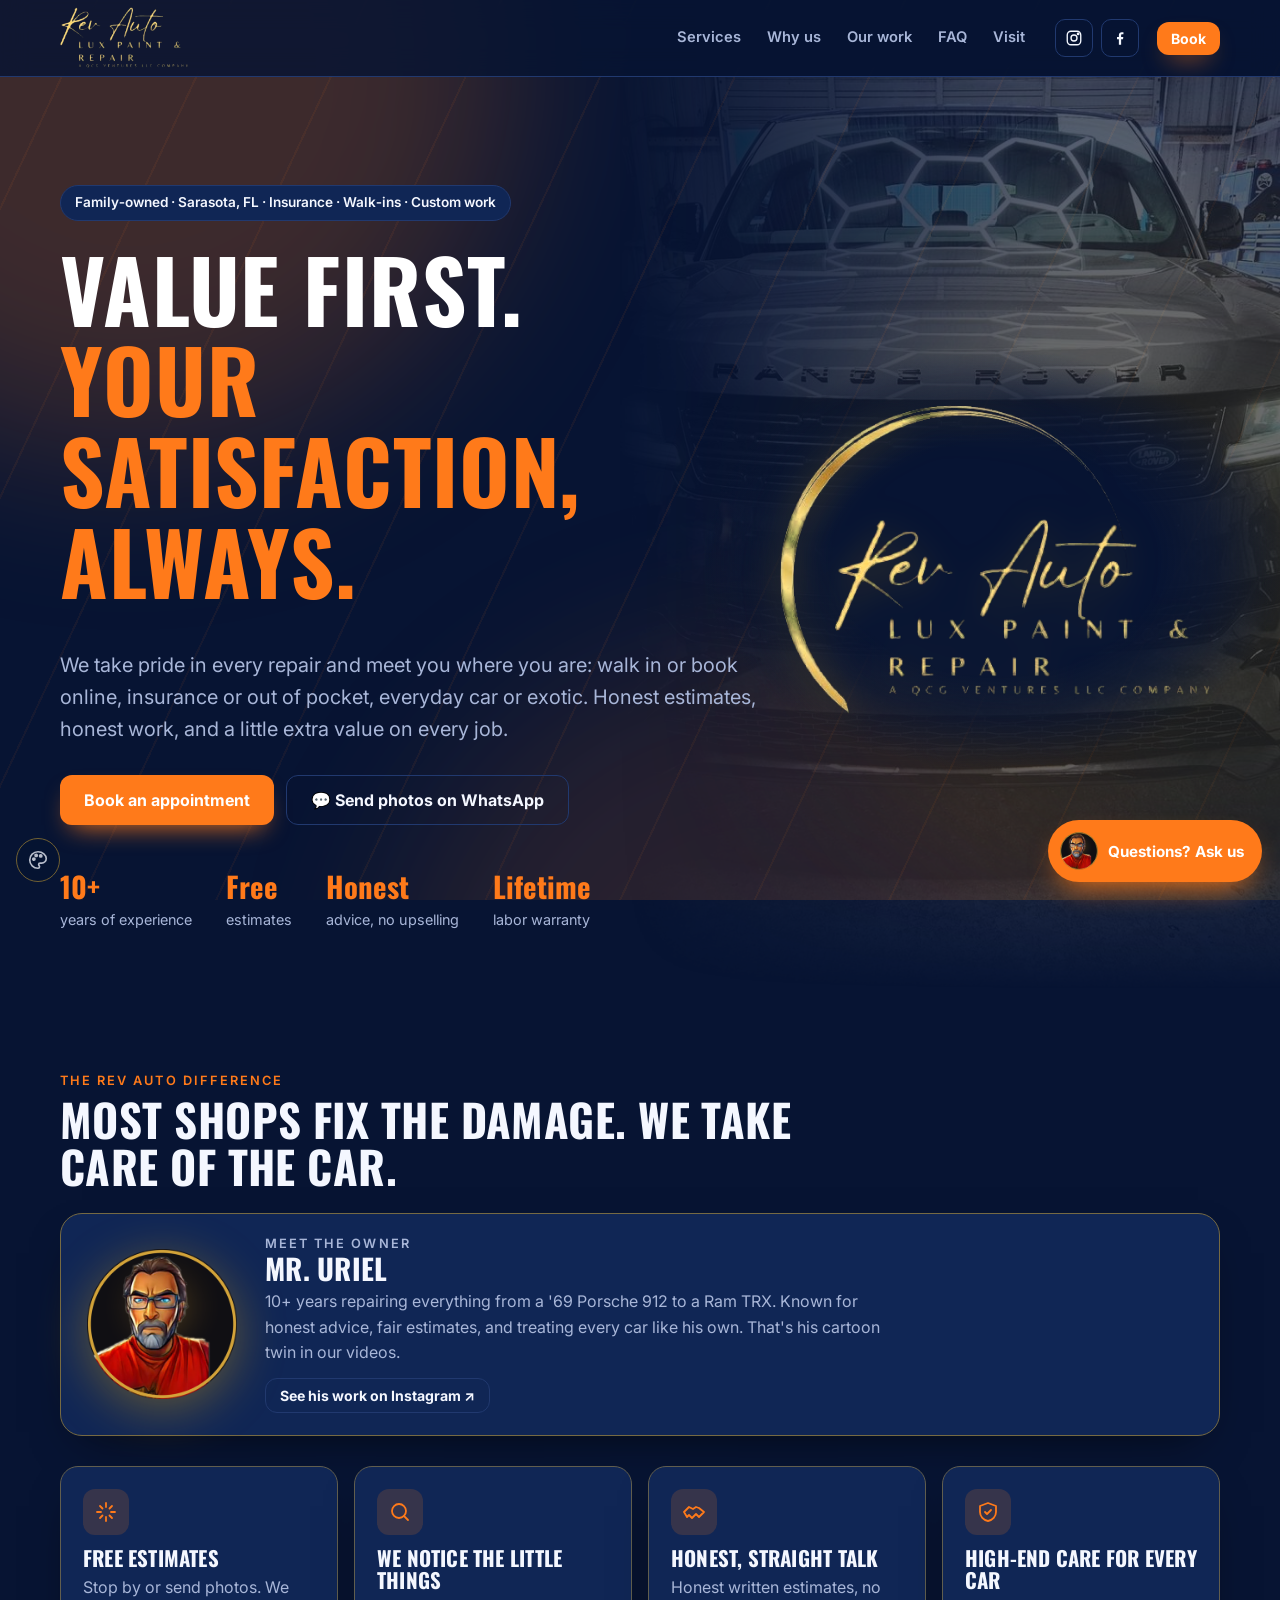
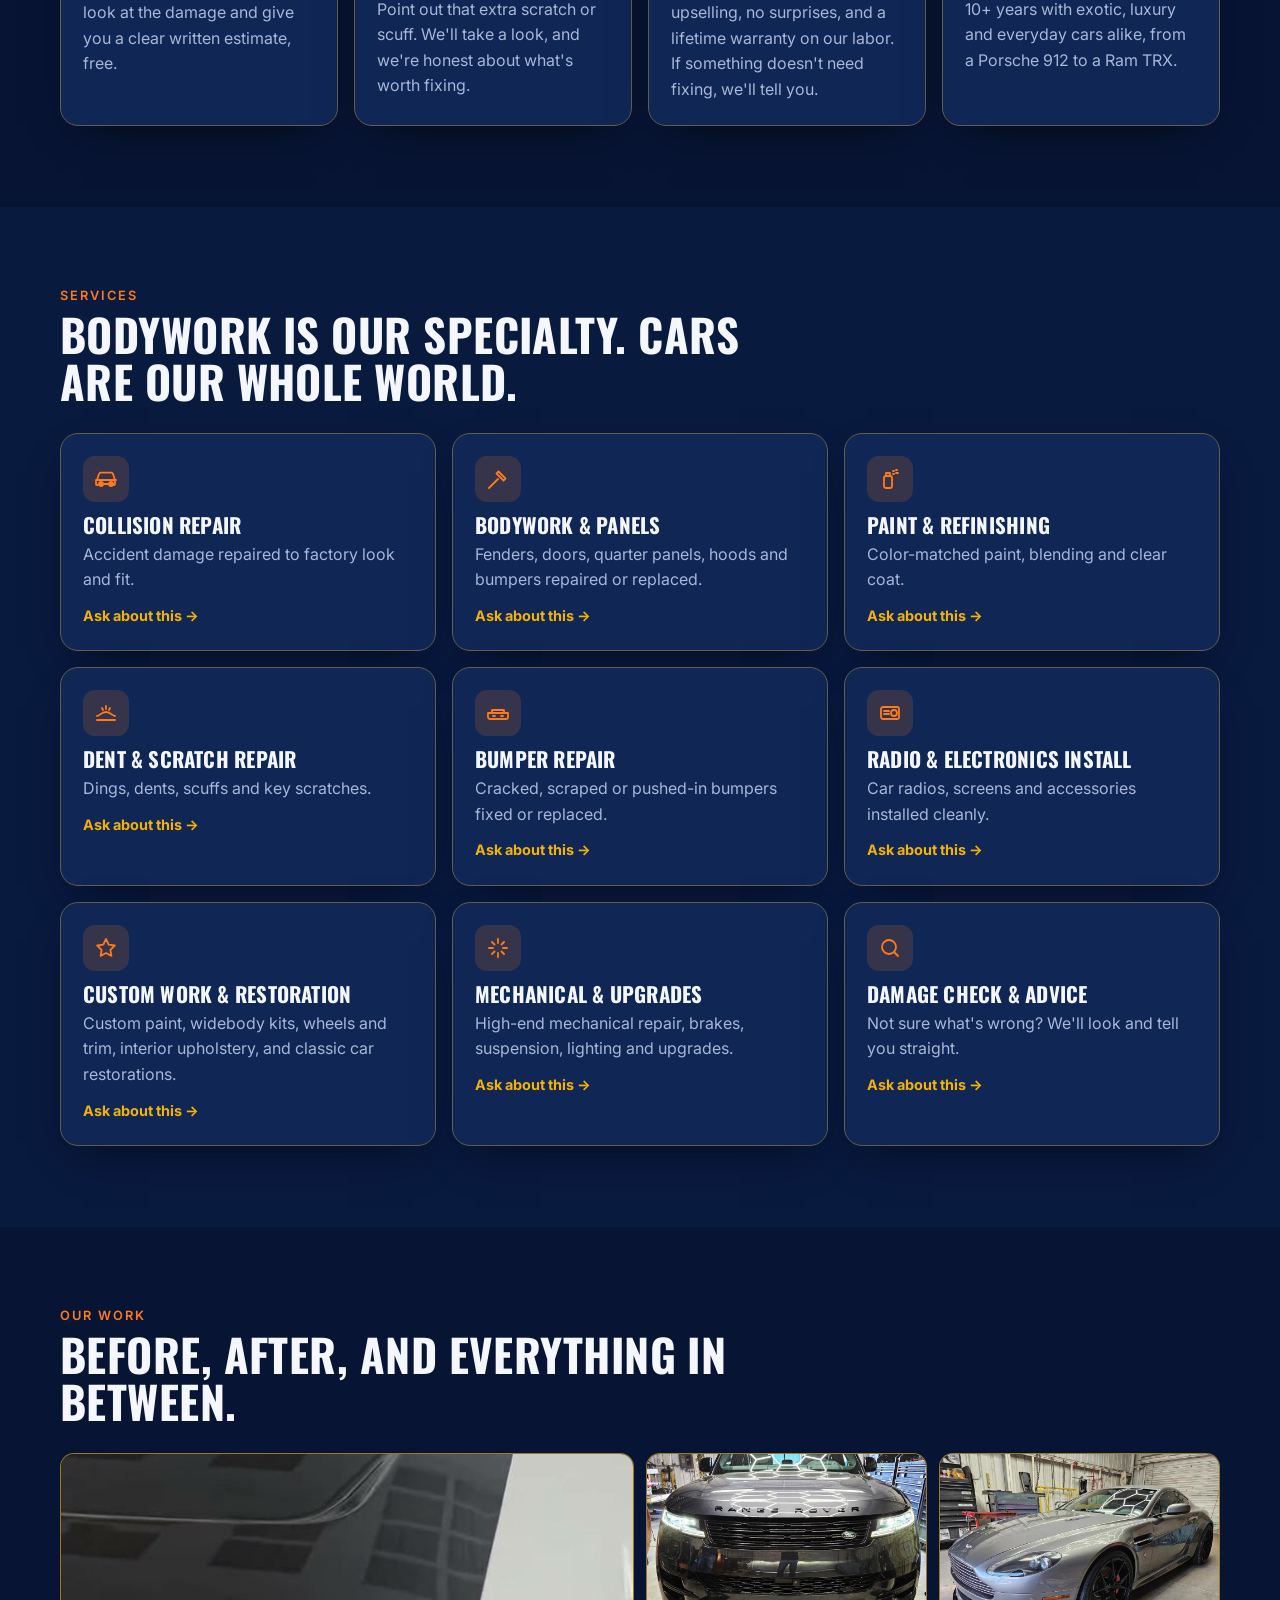
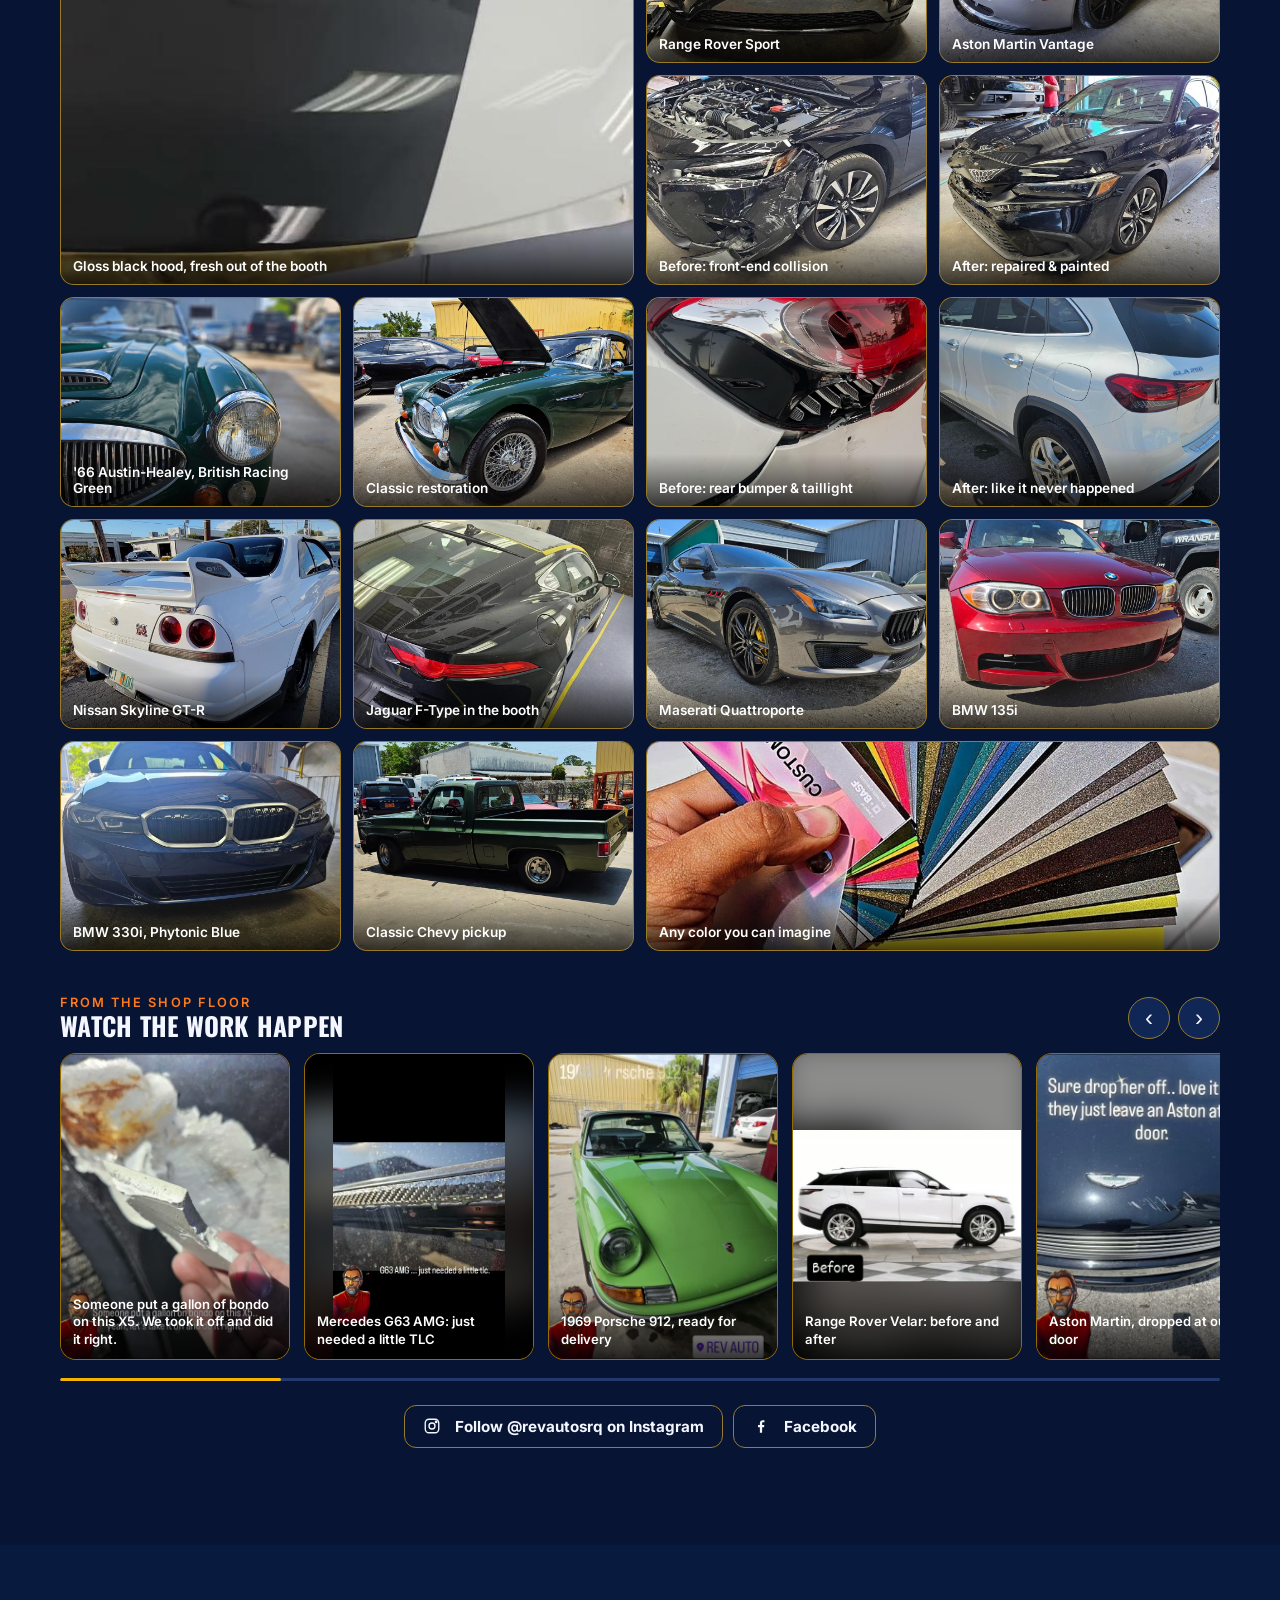
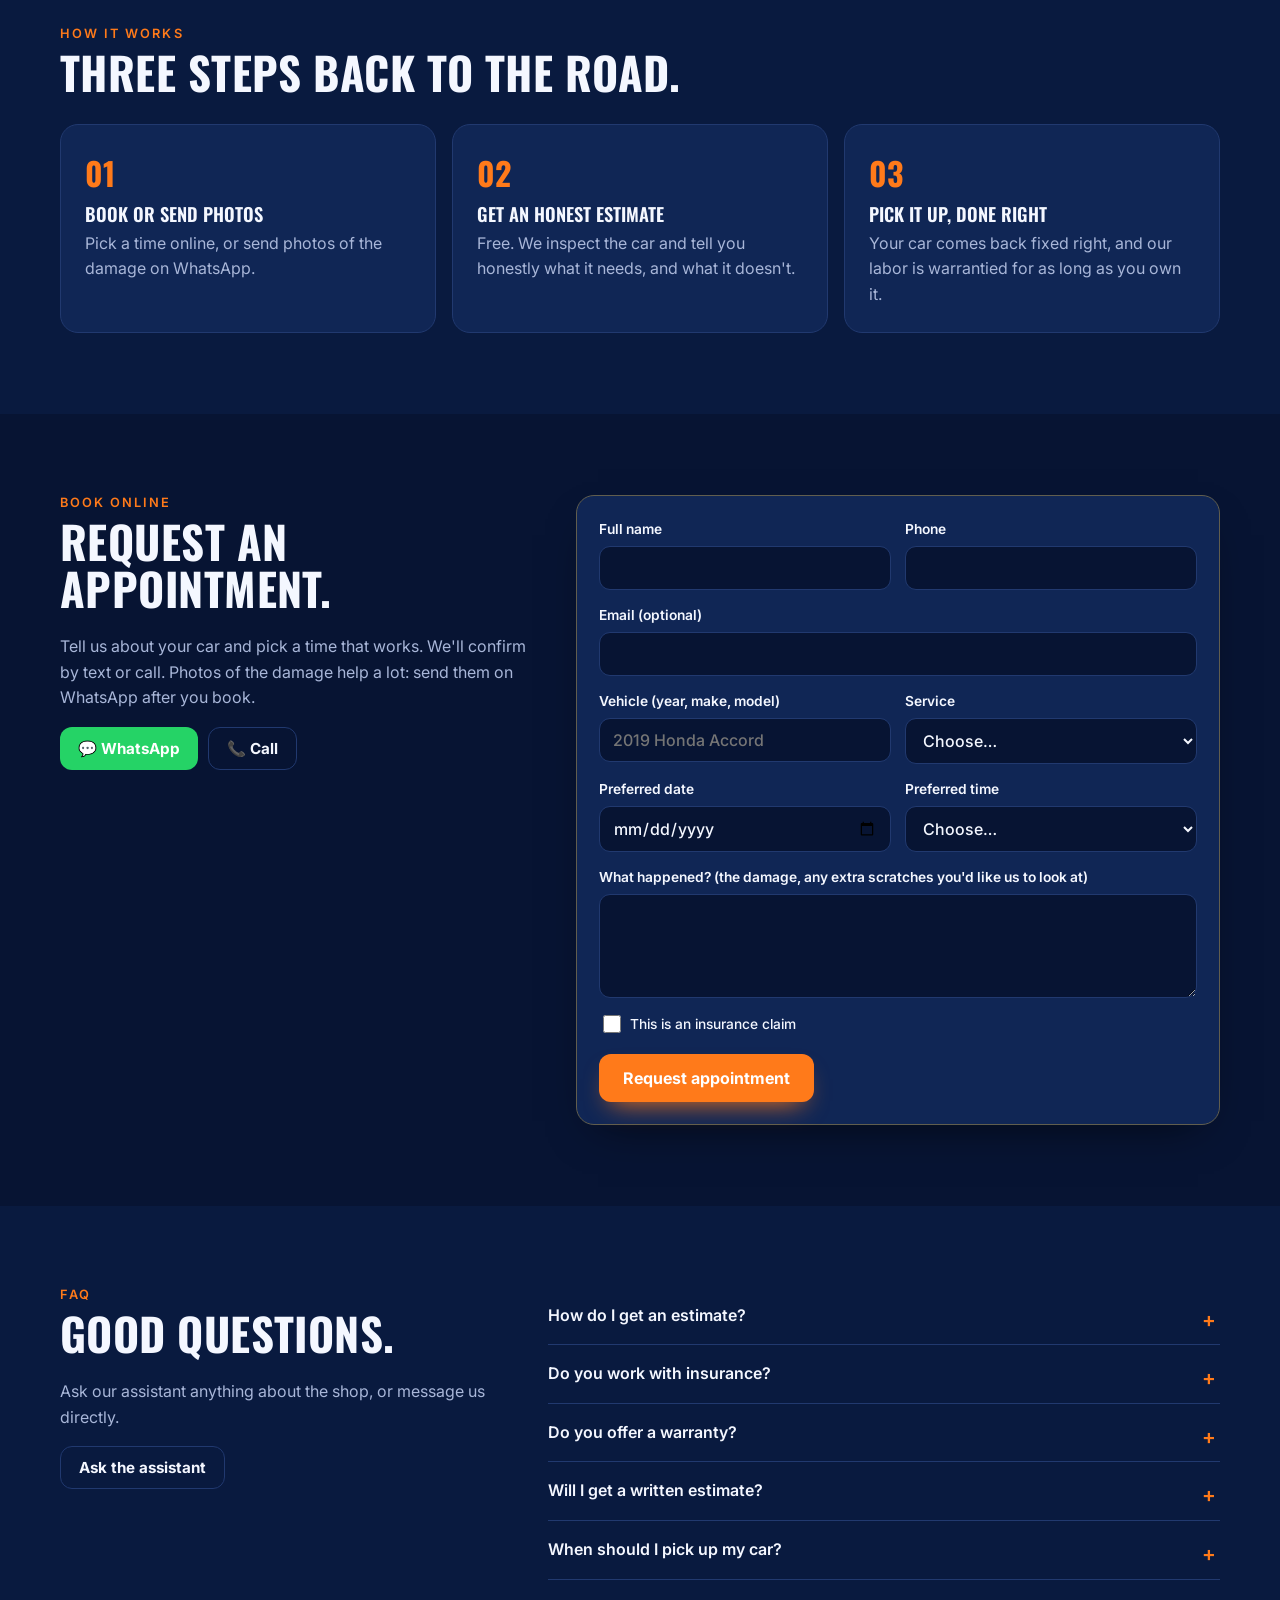
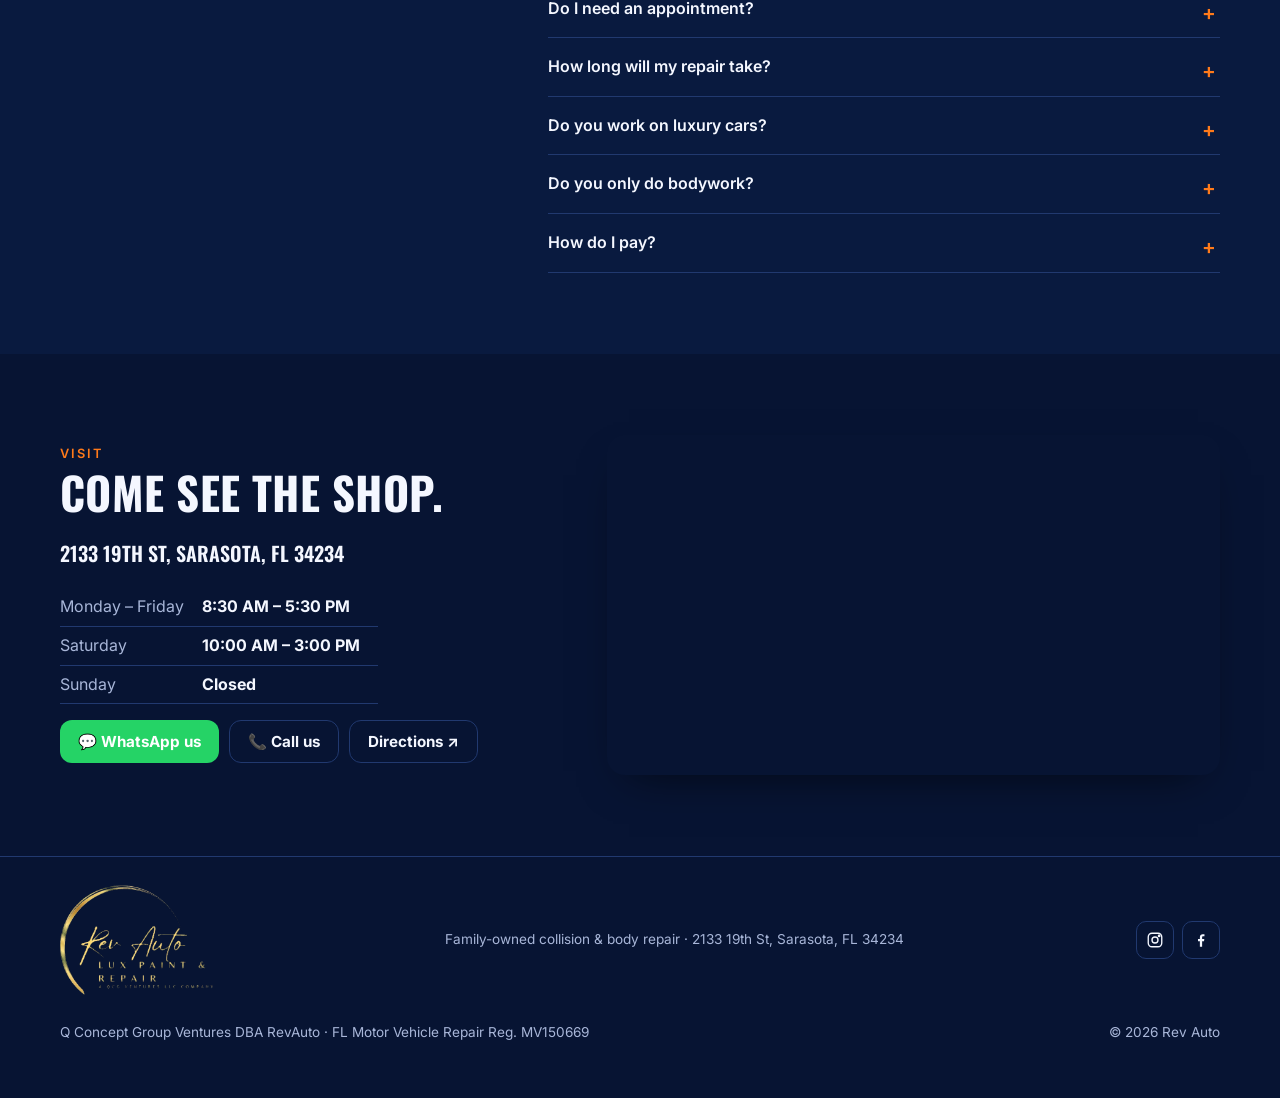
==== index.html @ 1d805a16 "Bookings to Google Sheet + email, confirmation card with calendar file, anonymous stats, private pas" ====
<!DOCTYPE html>
<html lang="en" data-theme="auto">
<head>
  <meta charset="UTF-8" />
  <meta name="viewport" content="width=device-width, initial-scale=1.0" />
  <title>Rev Auto · Collision & Body Repair in Sarasota, FL</title>
  <meta name="description" content="Rev Auto is a family-owned body shop in Sarasota, FL: collision repair, bodywork, paint, dents and scratches, custom work, restorations and radio installs. Honest, free estimates. Insurance welcome. Lifetime labor warranty. 10+ years with high-end, custom and exotic cars. Free estimates. Book online." />
  <meta name="theme-color" content="#0b0b0d" />
  <meta property="og:type" content="website" />
  <meta property="og:title" content="Rev Auto · Body Shop in Sarasota" />
  <meta property="og:description" content="Family-owned collision and body repair. Honest work, free estimates, lifetime labor warranty. Book online." />
  <meta property="og:url" content="https://ftalla18.github.io/revauto/" />
  <meta property="og:image" content="https://ftalla18.github.io/revauto/assets/img/og-revauto.png" />
  <meta property="og:image:width" content="1200" /><meta property="og:image:height" content="630" />
  <meta name="twitter:card" content="summary_large_image" />
  <link rel="canonical" href="https://ftalla18.github.io/revauto/" />
  <script type="application/ld+json">
  {"@context": "https://schema.org", "@type": "AutoBodyShop", "name": "RevAuto", "legalName": "Q Concept Group Ventures DBA RevAuto",
    "url": "https://ftalla18.github.io/revauto/", "image": "https://ftalla18.github.io/revauto/assets/img/og-revauto.png", "logo": "https://ftalla18.github.io/revauto/assets/img/logo-lux-light.png",
    "address": {"@type": "PostalAddress", "streetAddress": "2133 19th St", "addressLocality": "Sarasota", "addressRegion": "FL", "postalCode": "34234", "addressCountry": "US"},
    "openingHoursSpecification": [
      {"@type": "OpeningHoursSpecification", "dayOfWeek": ["Monday", "Tuesday", "Wednesday", "Thursday", "Friday"], "opens": "08:30", "closes": "17:30"},
      {"@type": "OpeningHoursSpecification", "dayOfWeek": "Saturday", "opens": "10:00", "closes": "15:00"}],
    "sameAs": ["https://www.instagram.com/revautosrq/", "https://www.facebook.com/revautosrq/"]}
  </script>
  <link rel="icon" href="assets/img/favicon.svg" type="image/svg+xml" />
  <link rel="apple-touch-icon" href="assets/img/apple-touch-icon.png" />
  <link rel="preconnect" href="https://fonts.googleapis.com" /><link rel="preconnect" href="https://fonts.gstatic.com" crossorigin />
  <link href="https://fonts.googleapis.com/css2?family=Oswald:wght@500;600;700&family=Inter:wght@400;500;600;700&display=swap" rel="stylesheet" />
  <link rel="stylesheet" href="css/styles.css" />
  <script>
    // pick the theme before first paint (no flash): saved choice, or by time of day
    (function () {
      var t = "auto"; try { t = localStorage.getItem("rev.theme") || "auto"; } catch (e) {}
      var h = new Date().getHours(), byTime = h >= 7 && h < 17 ? "showroom" : (h >= 17 && h < 20) || (h >= 5 && h < 7) ? "garage" : "midnight";
      document.documentElement.dataset.theme = t === "auto" ? byTime : t;
      document.documentElement.dataset.choice = t;
    })();
  </script>
</head>
<body>
  <div class="bg" aria-hidden="true"><i></i><i></i><i></i></div>

  <header class="top">
    <div class="wrap top__in">
      <a class="brand" href="#top" aria-label="Rev Auto home"><img class="brand__logo brand__logo--light" src="assets/img/logo-lux-light-word.png" alt="Rev Auto · Lux Paint & Repair" width="436" height="211" /><img class="brand__logo brand__logo--dark" src="assets/img/logo-lux-dark-word.png" alt="Rev Auto · Lux Paint & Repair" width="436" height="211" /></a>
      <nav class="nav" id="nav">
        <a href="#services">Services</a><a href="#difference">Why us</a><a href="#work">Our work</a><a href="#faq">FAQ</a><a href="#visit">Visit</a>
      </nav>
      <div class="social social--top"><a data-social="ig" target="_blank" rel="noopener" aria-label="RevAuto on Instagram" title="Instagram"><svg viewBox="0 0 24 24" fill="none" stroke="currentColor" stroke-width="1.8"><rect x="3" y="3" width="18" height="18" rx="5"/><circle cx="12" cy="12" r="4"/><circle cx="17.5" cy="6.5" r="1" fill="currentColor"/></svg></a><a data-social="fb" target="_blank" rel="noopener" aria-label="RevAuto on Facebook" title="Facebook"><svg viewBox="0 0 24 24" fill="currentColor"><path d="M13.5 21v-7.5h2.5l.4-3h-2.9V8.6c0-.9.3-1.5 1.5-1.5h1.6V4.4c-.3 0-1.2-.1-2.3-.1-2.3 0-3.8 1.4-3.8 3.9v2.3H8v3h2.5V21z"/></svg></a></div>
      <a class="btn btn--accent btn--sm top__cta" href="#book">Book</a>
    </div>
  </header>

  <main id="top">
    <section class="hero">
      <div class="hero__media" aria-hidden="true"><img src="assets/media/range-rover-sport.jpg" alt="" /></div>
      <div class="wrap hero__in">
        <div class="hero__logo"><img class="hero__img hero__img--light" src="assets/img/logo-lux-light.png" alt="Rev Auto · Lux Paint & Repair" width="499" height="359" /><img class="hero__img hero__img--dark" src="assets/img/logo-lux-dark.png" alt="Rev Auto · Lux Paint & Repair" width="499" height="359" /></div>
        <p class="eyebrow">Family&#8209;owned · Sarasota,&nbsp;FL · Insurance · Walk&#8209;ins · Custom&nbsp;work</p>
        <h1>Value first.<br /><span class="accent">Your satisfaction, always.</span></h1>
        <p class="lead">We take pride in every repair and meet you where you are: walk in or book online, insurance or out of pocket, everyday car or exotic. Honest estimates, honest work, and a little extra value on every job.</p>
        <div class="hero__ctas">
          <a class="btn btn--accent btn--lg" href="#book">Book an appointment</a>
          <a class="btn btn--ghost btn--lg" href="#contact" data-contact="wa" data-body="Hi Rev Auto, I'd like an estimate. I can send photos of the damage.">💬 Send photos on WhatsApp</a>
        </div>
        <ul class="hero__facts"><li><b>10+</b><span>years of experience</span></li><li><b>Free</b><span>estimates</span></li><li><b>Honest</b><span>advice, no upselling</span></li><li><b>Lifetime</b><span>labor warranty</span></li></ul>
      </div>
    </section>

    <section class="section" id="difference">
      <div class="wrap">
        <p class="kicker">The Rev Auto difference</p>
        <h2>Most shops fix the damage. We take care of the car.</h2>
        <div class="meet">
          <img src="assets/img/mr-uriel.png" alt="Mr. Uriel's cartoon persona" width="360" height="360" loading="lazy" />
          <div>
            <p class="kicker">Meet the owner</p>
            <h3>Mr. Uriel</h3>
            <p>10+ years repairing everything from a '69 Porsche 912 to a Ram TRX. Known for honest advice, fair estimates, and treating every car like his own. That's his cartoon twin in our videos.</p>
            <a class="btn btn--ghost btn--sm" data-social="ig" target="_blank" rel="noopener">See his work on Instagram ↗</a>
          </div>
        </div>
        <div class="grid grid--4" id="diffGrid"></div>
      </div>
    </section>

    <section class="section section--alt" id="services">
      <div class="wrap">
        <p class="kicker">Services</p>
        <h2>Bodywork is our specialty. Cars are our whole world.</h2>
        <div class="grid grid--3" id="svcGrid"></div>
      </div>
    </section>

    <section class="section" id="work">
      <div class="wrap">
        <p class="kicker">Our work</p>
        <h2>Before, after, and everything in between.</h2>
        <div class="gallery" id="gallery"></div>
        <div class="reels">
          <div class="reels__head">
            <div><p class="kicker">From the shop floor</p><h3>Watch the work happen</h3></div>
            <div class="reels__nav"><button type="button" data-dir="-1" aria-label="Previous videos">‹</button><button type="button" data-dir="1" aria-label="Next videos">›</button></div>
          </div>
          <div class="reels__track" id="reels" tabindex="0" aria-label="Short videos from the shop"></div>
          <div class="reels__bar" aria-hidden="true"><i id="reelsBar"></i></div>
        </div>
        <p class="center social-ctas"><a class="btn btn--ghost" data-social="ig" target="_blank" rel="noopener"><svg viewBox="0 0 24 24" fill="none" stroke="currentColor" stroke-width="1.8"><rect x="3" y="3" width="18" height="18" rx="5"/><circle cx="12" cy="12" r="4"/><circle cx="17.5" cy="6.5" r="1" fill="currentColor"/></svg> Follow @revautosrq on Instagram</a><a class="btn btn--ghost" data-social="fb" target="_blank" rel="noopener"><svg viewBox="0 0 24 24" fill="currentColor"><path d="M13.5 21v-7.5h2.5l.4-3h-2.9V8.6c0-.9.3-1.5 1.5-1.5h1.6V4.4c-.3 0-1.2-.1-2.3-.1-2.3 0-3.8 1.4-3.8 3.9v2.3H8v3h2.5V21z"/></svg> Facebook</a></p>
      </div>
    </section>

    <section class="section section--alt" id="how">
      <div class="wrap">
        <p class="kicker">How it works</p>
        <h2>Three steps back to the road.</h2>
        <ol class="steps">
          <li><b>Book or send photos</b><span>Pick a time online, or send photos of the damage on WhatsApp.</span></li>
          <li><b>Get an honest estimate</b><span>Free. We inspect the car and tell you honestly what it needs, and what it doesn't.</span></li>
          <li><b>Pick it up, done right</b><span>Your car comes back fixed right, and our labor is warrantied for as long as you own it.</span></li>
        </ol>
      </div>
    </section>

    <section class="section" id="book">
      <div class="wrap book">
        <div>
          <p class="kicker">Book online</p>
          <h2>Request an appointment.</h2>
          <p class="muted">Tell us about your car and pick a time that works. We'll confirm by text or call. Photos of the damage help a lot: send them on WhatsApp after you book.</p>
          <div class="cbtns"><a class="btn btn--wa" href="#contact" data-contact="wa">💬 WhatsApp</a><a class="btn btn--ghost" href="#contact" data-contact="call">📞 Call</a></div>
        </div>
        <form class="card form" id="bookForm" novalidate>
          <div class="fields">
            <label>Full name<input name="name" required autocomplete="name" /></label>
            <label>Phone<input name="phone" type="tel" required autocomplete="tel" /></label>
            <label class="full">Email (optional)<input name="email" type="email" autocomplete="email" /></label>
            <label>Vehicle (year, make, model)<input name="vehicle" required placeholder="2019 Honda Accord" /></label>
            <label>Service<select name="service" id="svcSelect" required></select></label>
            <label>Preferred date<input name="date" type="date" required /></label>
            <label>Preferred time<select name="time" required><option value="">Choose…</option><option>Morning (8:30–11 AM)</option><option>Midday (11 AM–2 PM)</option><option>Afternoon (2–5:30 PM)</option></select></label>
            <label class="full">What happened? (the damage, any extra scratches you'd like us to look at)<textarea name="details" rows="4"></textarea></label>
            <label class="check full"><input type="checkbox" name="insurance" /> <span>This is an insurance claim</span></label>
          </div>
          <input type="checkbox" name="botcheck" class="hp" tabindex="-1" autocomplete="off" />
          <button class="btn btn--accent btn--lg" type="submit">Request appointment</button>
          <p class="form__msg" id="bookMsg" role="status"></p>
        </form>
        <div class="done" id="bookDone" hidden tabindex="-1"></div>
      </div>
    </section>

    <section class="section section--alt" id="faq">
      <div class="wrap faq">
        <div><p class="kicker">FAQ</p><h2>Good questions.</h2><p class="muted">Ask our assistant anything about the shop, or message us directly.</p><button class="btn btn--ghost" type="button" data-open-chat>Ask the assistant</button></div>
        <div id="faqList"></div>
      </div>
    </section>

    <section class="section" id="visit">
      <div class="wrap visit">
        <div>
          <p class="kicker">Visit</p>
          <h2>Come see the shop.</h2>
          <p class="addr" id="addr"></p>
          <table class="hours" id="hours"></table>
          <div class="cbtns" id="contact"><a class="btn btn--wa" href="#contact" data-contact="wa">💬 WhatsApp us</a><a class="btn btn--ghost" href="#contact" data-contact="call">📞 Call us</a><a class="btn btn--ghost" id="mapsLink" target="_blank" rel="noopener">Directions ↗</a></div>
        </div>
        <iframe class="map" id="map" title="Map to Rev Auto" loading="lazy"></iframe>
      </div>
    </section>
  </main>

  <footer class="foot">
    <div class="wrap foot__in">
      <a class="brand brand--foot" href="#top"><img class="brand__logo brand__logo--light" src="assets/img/logo-lux-light.png" alt="Rev Auto · Lux Paint & Repair" width="499" height="359" /><img class="brand__logo brand__logo--dark" src="assets/img/logo-lux-dark.png" alt="Rev Auto · Lux Paint & Repair" width="499" height="359" /></a>
      <p class="muted small">Family-owned collision & body repair · <span id="footAddr"></span></p>
      <div class="social"><a data-social="ig" target="_blank" rel="noopener" aria-label="RevAuto on Instagram" title="Instagram"><svg viewBox="0 0 24 24" fill="none" stroke="currentColor" stroke-width="1.8"><rect x="3" y="3" width="18" height="18" rx="5"/><circle cx="12" cy="12" r="4"/><circle cx="17.5" cy="6.5" r="1" fill="currentColor"/></svg></a><a data-social="fb" target="_blank" rel="noopener" aria-label="RevAuto on Facebook" title="Facebook"><svg viewBox="0 0 24 24" fill="currentColor"><path d="M13.5 21v-7.5h2.5l.4-3h-2.9V8.6c0-.9.3-1.5 1.5-1.5h1.6V4.4c-.3 0-1.2-.1-2.3-.1-2.3 0-3.8 1.4-3.8 3.9v2.3H8v3h2.5V21z"/></svg></a></div>
      <p class="muted small">Q Concept Group Ventures DBA RevAuto · FL Motor Vehicle Repair Reg. MV150669</p>
      <p class="muted small" id="copyLine">© <span id="year"></span> Rev Auto</p>
    </div>
  </footer>

  <div class="theme-dock" id="themeDock">
    <div class="theme" id="themePanel" role="group" aria-label="Color theme" hidden>
      <b>Color theme</b>
      <button type="button" data-set="auto"><i class="sw sw--auto"></i>Auto <small>follows the time of day</small></button>
      <button type="button" data-set="showroom"><i class="sw sw--showroom"></i>Showroom</button>
      <button type="button" data-set="garage"><i class="sw sw--garage"></i>Garage</button>
      <button type="button" data-set="midnight"><i class="sw sw--midnight"></i>Midnight</button>
    </div>
    <button class="theme-toggle" id="themeToggle" type="button" aria-label="Change color theme" aria-expanded="false" aria-controls="themePanel" title="Color theme"><svg viewBox="0 0 24 24" fill="none" stroke="currentColor" stroke-width="1.8" stroke-linecap="round"><path d="M12 3a9 9 0 1 0 0 18c1.1 0 1.7-.8 1.7-1.6 0-.5-.2-.9-.5-1.2-.3-.3-.5-.7-.5-1.2 0-.9.8-1.6 1.7-1.6H16a5 5 0 0 0 5-5c0-4-4-7.4-9-7.4z"/><circle cx="7.5" cy="11" r="1.2" fill="currentColor"/><circle cx="10" cy="7" r="1.2" fill="currentColor"/><circle cx="15" cy="7.5" r="1.2" fill="currentColor"/></svg></button>
  </div>
  <div id="assistant"></div>
  <div class="toast" id="toast" role="status"></div>

  <script src="js/config.js"></script>
  <script src="js/track.js"></script>
  <script src="js/kb.js"></script>
  <script src="js/main.js"></script>
  <script src="js/bot.js"></script>
</body>
</html>
---- css/styles.css ----
/* Three themes from the shop's colors (black, gold, blue, white, orange). "Auto" picks one by time of day. */
:root, [data-theme="showroom"] {
  --bg: #f4f6fb; --bg2: #e9eef8; --surface: #ffffff; --ink: #0b0d12; --muted: #5b6475; --line: #dbe2ef;
  --accent: #f26b1d; --accent-ink: #ffffff; --accent2: #1747c9; --glow1: rgba(23, 71, 201, .18); --glow2: rgba(242, 107, 29, .16);
  --gold: #b8892c; --hero-ink: #0b0d12; --head-bg: rgba(255, 255, 255, .82); --shadow: 0 18px 40px -24px rgba(11, 13, 18, .35);
}
[data-theme="garage"] {
  --bg: #071433; --bg2: #0b1d45; --surface: #102655; --ink: #f4f7ff; --muted: #a8b6d8; --line: #21396f;
  --accent: #ff7a1a; --accent-ink: #ffffff; --accent2: #f5b301; --glow1: rgba(255, 122, 26, .22); --glow2: rgba(245, 179, 1, .14);
  --gold: #f5b301; --hero-ink: #ffffff; --head-bg: rgba(7, 20, 51, .82); --shadow: 0 18px 44px -22px rgba(0, 0, 0, .7);
}
[data-theme="midnight"] {
  --bg: #0a0a0c; --bg2: #121216; --surface: #17171c; --ink: #f5f3ee; --muted: #a9a59a; --line: #2a2a31;
  --accent: #d4a43a; --accent-ink: #0a0a0c; --accent2: #f5d27a; --glow1: rgba(212, 164, 58, .2); --glow2: rgba(23, 71, 201, .12);
  --gold: #d4a43a; --hero-ink: #ffffff; --head-bg: rgba(10, 10, 12, .82); --shadow: 0 18px 44px -22px rgba(0, 0, 0, .8);
}
* { box-sizing: border-box; }
html { scroll-behavior: smooth; }
body { margin: 0; font: 16px/1.6 Inter, system-ui, sans-serif; color: var(--ink); background: var(--bg); -webkit-font-smoothing: antialiased; transition: background .6s, color .6s; }
h1, h2, h3 { font-family: Oswald, Impact, sans-serif; text-transform: uppercase; letter-spacing: .01em; line-height: 1.05; margin: 0 0 .5em; }
h2 { font-size: clamp(1.8rem, 4vw, 2.8rem); max-width: 760px; }
a { color: var(--accent2); }
img { max-width: 100%; }
.wrap { width: min(1160px, 100% - 32px); margin: 0 auto; }
.muted { color: var(--muted); } .small { font-size: .85rem; } .center { text-align: center; margin-top: 24px; }
.accent { color: var(--accent); }
.kicker { font: 600 .8rem Inter, sans-serif; letter-spacing: .16em; text-transform: uppercase; color: var(--accent); margin: 0 0 8px; }
[hidden] { display: none !important; }

/* moving light streaks behind everything */
.bg { position: fixed; inset: 0; z-index: -1; overflow: hidden; pointer-events: none; }
.bg i { position: absolute; width: 60vmax; height: 60vmax; border-radius: 50%; filter: blur(90px); }
.bg i:nth-child(1) { background: var(--glow1); left: -20vmax; top: -25vmax; animation: d1 24s ease-in-out infinite alternate; }
.bg i:nth-child(2) { background: var(--glow2); right: -25vmax; top: 20vh; animation: d2 30s ease-in-out infinite alternate; }
.bg i:nth-child(3) { background: var(--glow1); left: 30vw; bottom: -40vmax; opacity: .6; animation: d1 36s ease-in-out infinite alternate-reverse; }
.bg::after { content: ""; position: absolute; inset: -300px; background: repeating-linear-gradient(115deg, transparent 0 120px, color-mix(in srgb, var(--accent) 6%, transparent) 120px 122px); animation: streak 14s linear infinite; }
@keyframes streak { to { transform: translate(269.3px, 0); } }
@keyframes d1 { to { transform: translate(14vw, 10vh) scale(1.1); } } @keyframes d2 { to { transform: translate(-12vw, 14vh) scale(.9); } }
@media (prefers-reduced-motion: reduce) { .bg i, .bg::after { animation: none; } html { scroll-behavior: auto; } }

/* header */
.top { position: sticky; top: 0; z-index: 20; background: var(--head-bg); backdrop-filter: blur(14px); -webkit-backdrop-filter: blur(14px); border-bottom: 1px solid var(--line); }
.top__in { display: flex; align-items: center; gap: 18px; height: 76px; }
.brand { display: flex; align-items: center; gap: 10px; text-decoration: none; color: var(--ink); }
.brand__mark { width: 40px; height: 40px; border-radius: 10px; display: grid; place-items: center; font: 700 1.4rem Oswald, sans-serif; background: linear-gradient(135deg, var(--accent), var(--accent2)); color: var(--accent-ink); transform: skewX(-8deg); }
.brand__name { font: 700 1.4rem Oswald, sans-serif; letter-spacing: .06em; } .brand__name b { color: var(--accent); }
.brand__logo { height: 62px; width: auto; display: block; } .brand--foot .brand__logo { height: 110px; }
.brand__logo--dark, .hero__img--dark, [data-theme="garage"] .brand__logo--light, [data-theme="midnight"] .brand__logo--light, [data-theme="garage"] .hero__img--light, [data-theme="midnight"] .hero__img--light { display: none; }
[data-theme="garage"] .brand__logo--dark, [data-theme="midnight"] .brand__logo--dark, [data-theme="garage"] .hero__img--dark, [data-theme="midnight"] .hero__img--dark { display: block; }
.nav { display: flex; gap: 2px; margin-left: auto; }
.nav a { color: var(--muted); text-decoration: none; font-weight: 600; font-size: .92rem; padding: 8px 12px; border-radius: 10px; }
.nav a:hover { color: var(--ink); background: color-mix(in srgb, var(--ink) 7%, transparent); }
/* color theme: tucked behind a small floating palette button */
.theme-dock { position: fixed; left: 16px; bottom: 18px; z-index: 30; display: flex; flex-direction: column; align-items: flex-start; gap: 10px; }
.theme-toggle { width: 44px; height: 44px; border-radius: 50%; display: grid; place-items: center; cursor: pointer; color: var(--ink); background: var(--head-bg); backdrop-filter: blur(10px); -webkit-backdrop-filter: blur(10px); border: 1px solid color-mix(in srgb, var(--gold) 55%, var(--line)); box-shadow: var(--shadow); opacity: .75; transition: opacity .2s, transform .2s; }
.theme-toggle:hover, .theme-toggle[aria-expanded="true"] { opacity: 1; transform: rotate(-12deg); }
.theme-toggle svg { width: 22px; height: 22px; }
.theme { display: flex; flex-direction: column; gap: 2px; padding: 10px; min-width: 220px; border-radius: 16px; border: 1px solid color-mix(in srgb, var(--gold) 40%, var(--line)); background: var(--surface); box-shadow: var(--shadow); }
.theme[hidden] { display: none; }
.theme > b { font: 600 .72rem Inter, sans-serif; letter-spacing: .12em; text-transform: uppercase; color: var(--muted); padding: 4px 8px 6px; }
.theme button { border: 0; background: none; color: var(--ink); font: 600 .9rem Inter, sans-serif; padding: 8px; border-radius: 10px; cursor: pointer; display: flex; align-items: center; gap: 10px; text-align: left; }
.theme button small { color: var(--muted); font-weight: 500; font-size: .75rem; }
.theme button:hover { background: color-mix(in srgb, var(--accent) 8%, transparent); }
.theme button.on { background: color-mix(in srgb, var(--accent) 18%, transparent); color: var(--ink); box-shadow: inset 0 0 0 1px var(--accent); }
.sw { width: 18px; height: 18px; border-radius: 50%; display: block; border: 1px solid rgba(128, 128, 128, .4); }
.sw--showroom { background: conic-gradient(#fff 0 50%, #1747c9 0 75%, #f26b1d 0); }
.sw--garage { background: conic-gradient(#0b1d45 0 50%, #ff7a1a 0 75%, #f5b301 0); }
.sw--midnight { background: conic-gradient(#0a0a0c 0 60%, #d4a43a 0); }
.sw--auto { background: conic-gradient(#fff 0 33%, #0b1d45 0 66%, #0a0a0c 0); }
@media (max-width: 900px) { .nav { display: none; } .top__cta { margin-left: auto; } }
@media (max-width: 420px) { .top__cta { display: none; } }

/* buttons */
.btn { display: inline-flex; align-items: center; justify-content: center; gap: 8px; border: 0; border-radius: 12px; padding: 11px 18px; font: 700 .95rem Inter, sans-serif; text-decoration: none; cursor: pointer; transition: transform .15s, box-shadow .2s, background .2s; }
.btn:active { transform: translateY(1px); } .btn:disabled { opacity: .5; cursor: not-allowed; }
.btn--accent { background: var(--accent); color: var(--accent-ink); box-shadow: 0 12px 26px -12px var(--accent); }
.btn--accent:hover { filter: brightness(1.06); }
.btn--ghost { background: transparent; color: var(--ink); border: 1.5px solid var(--line); }
.btn--ghost:hover { border-color: var(--accent); }
.btn--wa { background: #25d366; color: #fff; } .btn--wa:hover { background: #1ebe5b; }
.btn--lg { padding: 14px 24px; font-size: 1rem; } .btn--sm { padding: 8px 14px; font-size: .88rem; }
.cbtns { display: flex; gap: 10px; flex-wrap: wrap; margin-top: 16px; }

/* hero */
.hero { padding: clamp(60px, 12vh, 120px) 0 60px; position: relative; overflow: hidden; }
.hero__in { position: relative; }
.hero__logo img { width: 100%; height: auto; }
.hero__logo { width: 220px; margin: 0 0 18px -6px; position: relative; }
.hero__logo img { position: relative; filter: drop-shadow(0 4px 18px color-mix(in srgb, var(--gold) 30%, transparent)); }
.hero__logo::before { content: ""; position: absolute; inset: -18%; border-radius: 50%; background: radial-gradient(closest-side, var(--bg) 55%, color-mix(in srgb, var(--bg) 70%, transparent) 75%, transparent); }
@media (min-width: 1100px) {
  .hero__in > :not(.hero__logo) { max-width: 700px; }
  .hero h1 { font-size: clamp(2.6rem, 5.2vw, 4.6rem); }
  .hero__logo { position: absolute; right: 10px; top: 50%; transform: translateY(-50%); width: 430px; margin: 0; }
}
.hero__media { position: absolute; inset: 0 0 0 auto; width: 52%; -webkit-mask-image: linear-gradient(to left, #000 35%, transparent), linear-gradient(to top, transparent, #000 30%); -webkit-mask-composite: source-in; mask-image: linear-gradient(to left, #000 35%, transparent), linear-gradient(to top, transparent, #000 30%); mask-composite: intersect; opacity: .3; }
.hero__media img { width: 100%; height: 100%; object-fit: cover; }
[data-theme="showroom"] .hero__media { opacity: .12 !important; }
@media (max-width: 900px) { .hero__media { width: 100%; opacity: .16 !important; } }
.eyebrow { display: inline-block; font-weight: 600; font-size: .85rem; padding: 6px 14px; border-radius: 999px; border: 1px solid var(--line); background: var(--surface); margin: 0 0 22px; }
.hero h1 { font-size: clamp(2.6rem, 7vw, 5.4rem); color: var(--hero-ink); }
.lead { font-size: clamp(1.05rem, 1.8vw, 1.25rem); color: var(--muted); max-width: 620px; margin: 0 0 30px; }
.hero__ctas { display: flex; gap: 12px; flex-wrap: wrap; }
.hero__facts { list-style: none; padding: 0; margin: 40px 0 0; display: flex; gap: 34px; flex-wrap: wrap; }
.hero__facts b { display: block; font: 700 1.8rem Oswald, sans-serif; color: var(--accent); } .hero__facts span { color: var(--muted); font-size: .9rem; }

/* sections + cards */
.section { padding: clamp(56px, 9vh, 96px) 0; }
.section--alt { background: color-mix(in srgb, var(--bg2) 70%, transparent); }
.grid { display: grid; gap: 16px; margin-top: 28px; }
.grid--4 { grid-template-columns: repeat(4, 1fr); } .grid--3 { grid-template-columns: repeat(3, 1fr); }
@media (max-width: 980px) { .grid--4, .grid--3 { grid-template-columns: repeat(2, 1fr); } }
@media (max-width: 600px) { .grid--4, .grid--3 { grid-template-columns: 1fr; } }
.card { background: var(--surface); border: 1px solid color-mix(in srgb, var(--gold) 30%, var(--line)); border-radius: 18px; padding: 22px; box-shadow: var(--shadow); transition: transform .25s, border-color .25s, background .6s; }
.card:hover { transform: translateY(-4px); border-color: var(--gold); box-shadow: var(--shadow), 0 0 0 1px color-mix(in srgb, var(--gold) 40%, transparent); }
.card h3 { font-size: 1.3rem; margin: 12px 0 6px; } .card p { margin: 0; color: var(--muted); }
.ic { width: 46px; height: 46px; border-radius: 12px; display: grid; place-items: center; background: color-mix(in srgb, var(--accent) 16%, transparent); color: var(--accent); }
.ic svg { width: 24px; height: 24px; }
.card .ask { margin-top: 14px; background: none; border: 0; padding: 0; color: var(--accent2); font: 700 .9rem Inter, sans-serif; cursor: pointer; }

/* booking confirmation */
.done { text-align: center; padding: 30px 26px; border-radius: 20px; background: var(--surface); border: 1px solid color-mix(in srgb, var(--gold) 50%, var(--line)); box-shadow: var(--shadow); outline: none; }
.done__check { width: 64px; height: 64px; margin: 0 auto 10px; border-radius: 50%; display: grid; place-items: center; font: 700 2rem Inter, sans-serif; color: #fff; background: #0ca30c; box-shadow: 0 0 0 8px color-mix(in srgb, #0ca30c 18%, transparent); animation: pop .5s cubic-bezier(.2, 1.6, .4, 1); }
@keyframes pop { from { transform: scale(.3); opacity: 0; } }
.done h3 { font-size: 1.8rem; margin: 6px 0; }
.done__list { display: grid; gap: 6px; max-width: 420px; margin: 16px auto; padding: 14px 16px; border-radius: 14px; background: color-mix(in srgb, var(--gold) 7%, transparent); text-align: left; }
.done__list div { display: flex; justify-content: space-between; gap: 12px; } .done__list dt { color: var(--muted); } .done__list dd { margin: 0; text-align: right; }
.done__btns { display: flex; flex-wrap: wrap; gap: 10px; justify-content: center; margin: 8px 0 12px; }
#copyLine { cursor: default; user-select: none; -webkit-user-select: none; }

/* meet the owner */
.meet { display: flex; align-items: center; gap: 28px; margin: 6px 0 30px; padding: 22px 26px; border-radius: 22px; background: var(--surface); border: 1px solid color-mix(in srgb, var(--gold) 40%, var(--line)); box-shadow: var(--shadow); }
.meet img { width: 150px; height: 150px; flex: none; filter: drop-shadow(0 10px 24px color-mix(in srgb, var(--gold) 35%, transparent)); }
.meet h3 { font-size: 1.8rem; margin: 0 0 6px; } .meet p { margin: 0 0 12px; color: var(--muted); max-width: 640px; } .meet .kicker { margin: 0 0 2px; }
@media (max-width: 640px) { .meet { flex-direction: column; text-align: center; } .meet img { width: 130px; height: 130px; } }

/* reels: a swipeable strip of short clips */
.reels { margin-top: 44px; }
.reels__head { display: flex; align-items: end; justify-content: space-between; gap: 16px; margin-bottom: 14px; }
.reels__head h3 { font-size: 1.6rem; margin: 0; } .reels__head .kicker { margin: 0 0 2px; }
.reels__nav { display: flex; gap: 8px; }
.reels__nav button { width: 42px; height: 42px; border-radius: 50%; border: 1px solid color-mix(in srgb, var(--gold) 55%, var(--line)); background: var(--surface); color: var(--ink); font-size: 1.5rem; line-height: 1; cursor: pointer; }
.reels__nav button:hover { border-color: var(--gold); color: var(--gold); }
.reels__track { display: grid; grid-auto-flow: column; grid-auto-columns: 230px; gap: 14px; overflow-x: auto; scroll-snap-type: x mandatory; scroll-behavior: smooth; padding-bottom: 6px; scrollbar-width: none; }
.reels__track::-webkit-scrollbar { display: none; }
.reels__bar { height: 3px; margin-top: 12px; border-radius: 3px; background: var(--line); overflow: hidden; }
.reels__bar i { display: block; height: 100%; width: 0; border-radius: 3px; background: var(--gold); transition: width .3s; }
.reel { margin: 0; position: relative; aspect-ratio: 3 / 4; border-radius: 16px; overflow: hidden; scroll-snap-align: start; background: #000; border: 1px solid color-mix(in srgb, var(--gold) 60%, transparent); }
.reel__bg { position: absolute; inset: -20px; background: center / cover no-repeat; filter: blur(18px) brightness(.55); }
.reel video { position: relative; width: 100%; height: 100%; object-fit: contain; display: block; }
.reel figcaption { position: absolute; left: 0; right: 0; bottom: 0; padding: 30px 12px 10px; color: #fff; font: 600 .82rem/1.35 Inter, sans-serif; background: linear-gradient(transparent, rgba(0, 0, 0, .8)); }
@media (max-width: 640px) { .reels__track { grid-auto-columns: 62vw; } .reels__nav { display: none; } }

/* gallery */
.gallery { display: grid; grid-template-columns: repeat(4, 1fr); grid-auto-rows: 210px; gap: 12px; margin-top: 28px; }
.gallery > * { border-radius: 14px; overflow: hidden; background: var(--surface); border: 1px solid var(--line); }
.gallery img, .gallery video { width: 100%; height: 100%; object-fit: cover; display: block; transition: transform .5s ease; }
.gallery figure { margin: 0; position: relative; border: 1px solid color-mix(in srgb, var(--gold) 60%, transparent); box-shadow: inset 0 0 0 1px rgba(255, 255, 255, .04); transition: border-color .3s, box-shadow .3s; }
.gallery figure:hover { border-color: var(--gold); box-shadow: 0 0 0 1px var(--gold), 0 14px 34px -14px color-mix(in srgb, var(--gold) 70%, transparent); }
.gallery .span2 { grid-column: span 2; } .gallery .span3 { grid-column: span 3; }
.gallery figure:hover img, .gallery figure:hover video { transform: scale(1.04); }
.gallery figcaption { position: absolute; left: 0; right: 0; bottom: 0; padding: 26px 12px 10px; color: #fff; font: 600 .85rem Inter, sans-serif; background: linear-gradient(transparent, rgba(0, 0, 0, .72)); pointer-events: none; }
.gallery .big { grid-column: span 2; grid-row: span 2; }
.ph { display: grid; place-items: center; text-align: center; padding: 16px; color: var(--muted); font-size: .85rem; background: repeating-linear-gradient(135deg, var(--surface) 0 14px, color-mix(in srgb, var(--accent) 6%, var(--surface)) 14px 28px) !important; }
.ph b { display: block; font: 600 1rem Oswald, sans-serif; color: var(--ink); text-transform: uppercase; }
@media (max-width: 760px) { .brand__logo { height: 44px; } .gallery { grid-template-columns: repeat(2, 1fr); grid-auto-rows: 150px; } }

.steps { list-style: none; padding: 0; margin: 28px 0 0; display: grid; grid-template-columns: repeat(3, 1fr); gap: 16px; counter-reset: s; }
.steps li { background: var(--surface); border: 1px solid var(--line); border-radius: 18px; padding: 24px; display: flex; flex-direction: column; gap: 4px; }
.steps li::before { counter-increment: s; content: "0" counter(s); font: 700 2rem Oswald, sans-serif; color: var(--accent); }
.steps b { font: 600 1.15rem Oswald, sans-serif; text-transform: uppercase; } .steps span { color: var(--muted); }
@media (max-width: 760px) { .steps { grid-template-columns: 1fr; } }

/* booking */
.book { display: grid; grid-template-columns: .85fr 1.15fr; gap: 40px; align-items: start; }
@media (max-width: 900px) { .book { grid-template-columns: 1fr; } }
.form:hover { transform: none; }
.fields { display: grid; grid-template-columns: 1fr 1fr; gap: 14px; margin-bottom: 18px; } .fields .full { grid-column: 1 / -1; }
@media (max-width: 560px) { .fields { grid-template-columns: 1fr; } }
.fields label { display: flex; flex-direction: column; gap: 6px; font-weight: 600; font-size: .86rem; }
input, select, textarea { font: 500 1rem Inter, sans-serif; padding: 11px 13px; border-radius: 11px; border: 1.5px solid var(--line); background: var(--bg); color: var(--ink); width: 100%; }
input:focus, select:focus, textarea:focus { outline: none; border-color: var(--accent); box-shadow: 0 0 0 4px color-mix(in srgb, var(--accent) 20%, transparent); }
label.check { flex-direction: row !important; align-items: center; font-weight: 500 !important; } label.check input { width: 18px; height: 18px; accent-color: var(--accent); }
.hp { position: absolute; left: -9999px; }
.form__msg { margin: 12px 0 0; font-weight: 600; } .form__msg.ok { color: #12a46b; } .form__msg.bad { color: #e5484d; }

/* faq */
.faq { display: grid; grid-template-columns: .8fr 1.2fr; gap: 40px; } @media (max-width: 860px) { .faq { grid-template-columns: 1fr; } }
.faq details { border-bottom: 1px solid var(--line); }
.faq summary { cursor: pointer; font-weight: 600; padding: 16px 28px 16px 0; list-style: none; position: relative; }
.faq summary::-webkit-details-marker { display: none; }
.faq summary::after { content: "+"; position: absolute; right: 4px; color: var(--accent); font-size: 1.3rem; }
.faq details[open] summary::after { content: "–"; }
.faq details p { margin: 0 0 16px; color: var(--muted); }

/* visit */
.visit { display: grid; grid-template-columns: 1fr 1.2fr; gap: 36px; align-items: center; } @media (max-width: 860px) { .visit { grid-template-columns: 1fr; } }
.addr { font: 600 1.25rem Oswald, sans-serif; text-transform: uppercase; }
.hours { border-collapse: collapse; margin: 10px 0; } .hours td { padding: 6px 18px 6px 0; border-bottom: 1px solid var(--line); } .hours td:first-child { color: var(--muted); }
.map { width: 100%; height: 340px; border: 0; border-radius: 18px; box-shadow: var(--shadow); }
.social { display: flex; gap: 8px; }
.social a { width: 38px; height: 38px; display: grid; place-items: center; border-radius: 10px; border: 1px solid var(--line); color: var(--ink); transition: color .2s, border-color .2s; }
.social a:hover { color: var(--accent); border-color: var(--accent); }
.social svg { width: 18px; height: 18px; }
.social-ctas .btn { border-color: color-mix(in srgb, var(--gold) 55%, var(--line)); } .social-ctas .btn:hover { border-color: var(--gold); }
.social-ctas { display: flex; gap: 10px; justify-content: center; flex-wrap: wrap; }
.social-ctas svg { width: 18px; height: 18px; vertical-align: -3px; margin-right: 6px; }
@media (max-width: 1100px) { .social--top { display: none; } }
.foot { border-top: 1px solid var(--line); padding: 28px 0 40px; } .foot__in { display: flex; flex-wrap: wrap; gap: 14px 24px; align-items: center; justify-content: space-between; }

.toast { position: fixed; left: 50%; bottom: 24px; transform: translate(-50%, 20px); opacity: 0; transition: .3s; background: var(--ink); color: var(--bg); padding: 12px 18px; border-radius: 12px; font-weight: 600; z-index: 60; pointer-events: none; max-width: calc(100% - 32px); }
.toast.show { opacity: 1; transform: translate(-50%, 0); }

/* assistant */
.chat-fab { position: fixed; right: 18px; bottom: 18px; z-index: 40; display: flex; align-items: center; gap: 10px; border: 0; border-radius: 999px; padding: 12px 18px 12px 12px; background: var(--accent); color: var(--accent-ink); font: 700 .95rem Inter, sans-serif; cursor: pointer; box-shadow: 0 14px 30px -12px var(--accent); }
.chat-fab .brand__mark { width: 32px; height: 32px; font-size: 1.1rem; background: var(--accent-ink); color: var(--accent); }
.chat-ava { width: 38px; height: 38px; border-radius: 50%; flex: none; display: block; }
.chat { position: fixed; right: 18px; bottom: 18px; z-index: 41; width: min(400px, calc(100vw - 24px)); height: min(600px, calc(100vh - 100px)); display: flex; flex-direction: column; background: var(--surface); border: 1px solid var(--line); border-radius: 20px; box-shadow: 0 30px 70px -20px rgba(0, 0, 0, .6); overflow: hidden; }
.chat__head { display: flex; gap: 10px; align-items: center; padding: 14px 16px; background: color-mix(in srgb, var(--accent) 14%, var(--surface)); border-bottom: 1px solid var(--line); }
.chat__head b { display: block; font-family: Oswald, sans-serif; text-transform: uppercase; } .chat__head small { color: var(--muted); }
.chat__x { margin-left: auto; border: 0; background: none; color: var(--ink); font-size: 1.6rem; cursor: pointer; }
.chat__log { flex: 1; overflow: auto; padding: 14px; display: flex; flex-direction: column; gap: 10px; }
.msg { max-width: 88%; padding: 10px 13px; border-radius: 14px; font-size: .94rem; line-height: 1.5; }
.msg--bot { background: var(--bg); border: 1px solid var(--line); align-self: flex-start; } .msg--me { background: var(--accent); color: var(--accent-ink); align-self: flex-end; }
.msg p { margin: 0 0 6px; } .msg p:last-child { margin: 0; } .msg ul { margin: 4px 0; padding-left: 18px; }
.msg .cbtns { margin-top: 8px; } .msg .btn { padding: 7px 12px; font-size: .85rem; }
.chat__chips { display: flex; gap: 6px; flex-wrap: wrap; padding: 0 14px 8px; }
.chat__chips button { border: 1px solid var(--line); background: var(--bg); color: var(--ink); border-radius: 999px; padding: 6px 11px; font: 600 .8rem Inter, sans-serif; cursor: pointer; }
.chat__form { display: flex; gap: 8px; padding: 10px; border-top: 1px solid var(--line); } .chat__form input { flex: 1; }
.typing i { display: inline-block; width: 6px; height: 6px; margin: 0 2px; border-radius: 50%; background: var(--muted); animation: tp 1s infinite; } .typing i:nth-child(2) { animation-delay: .15s; } .typing i:nth-child(3) { animation-delay: .3s; }
@keyframes tp { 50% { opacity: .2; } }
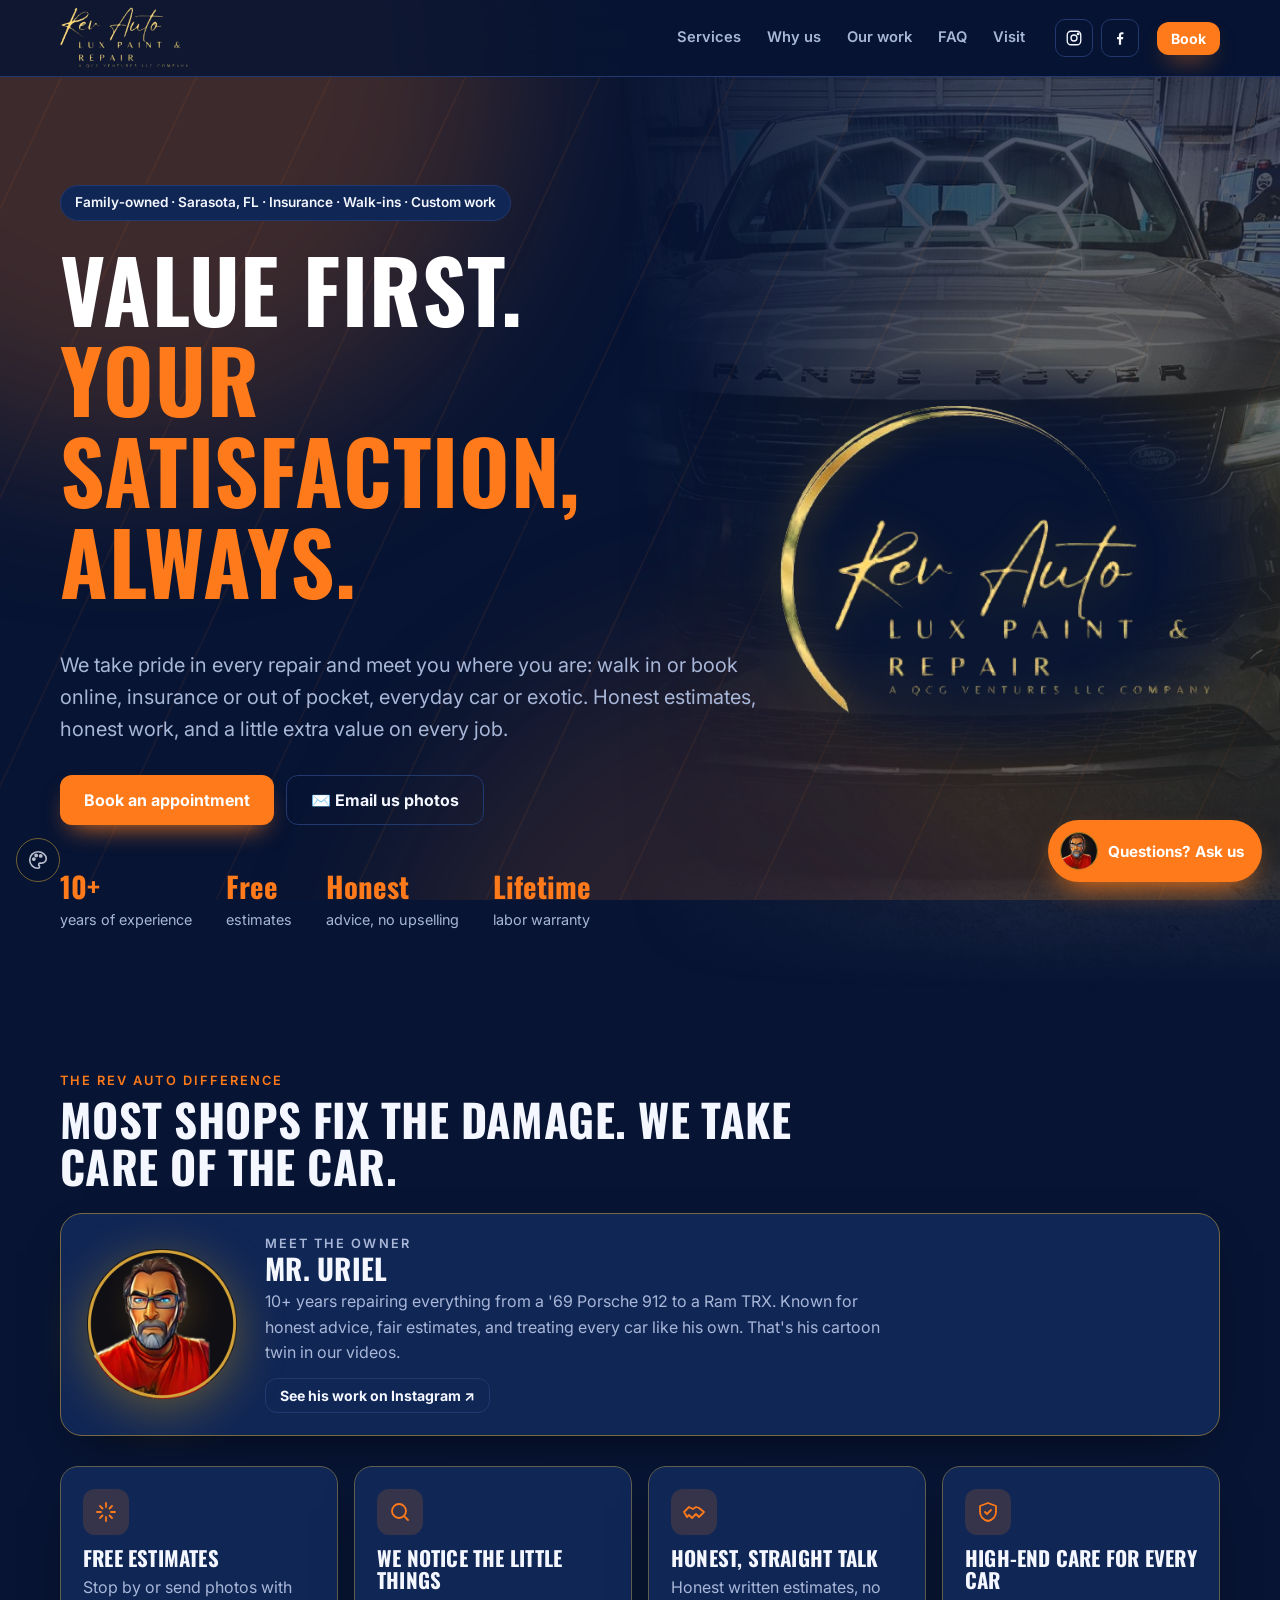
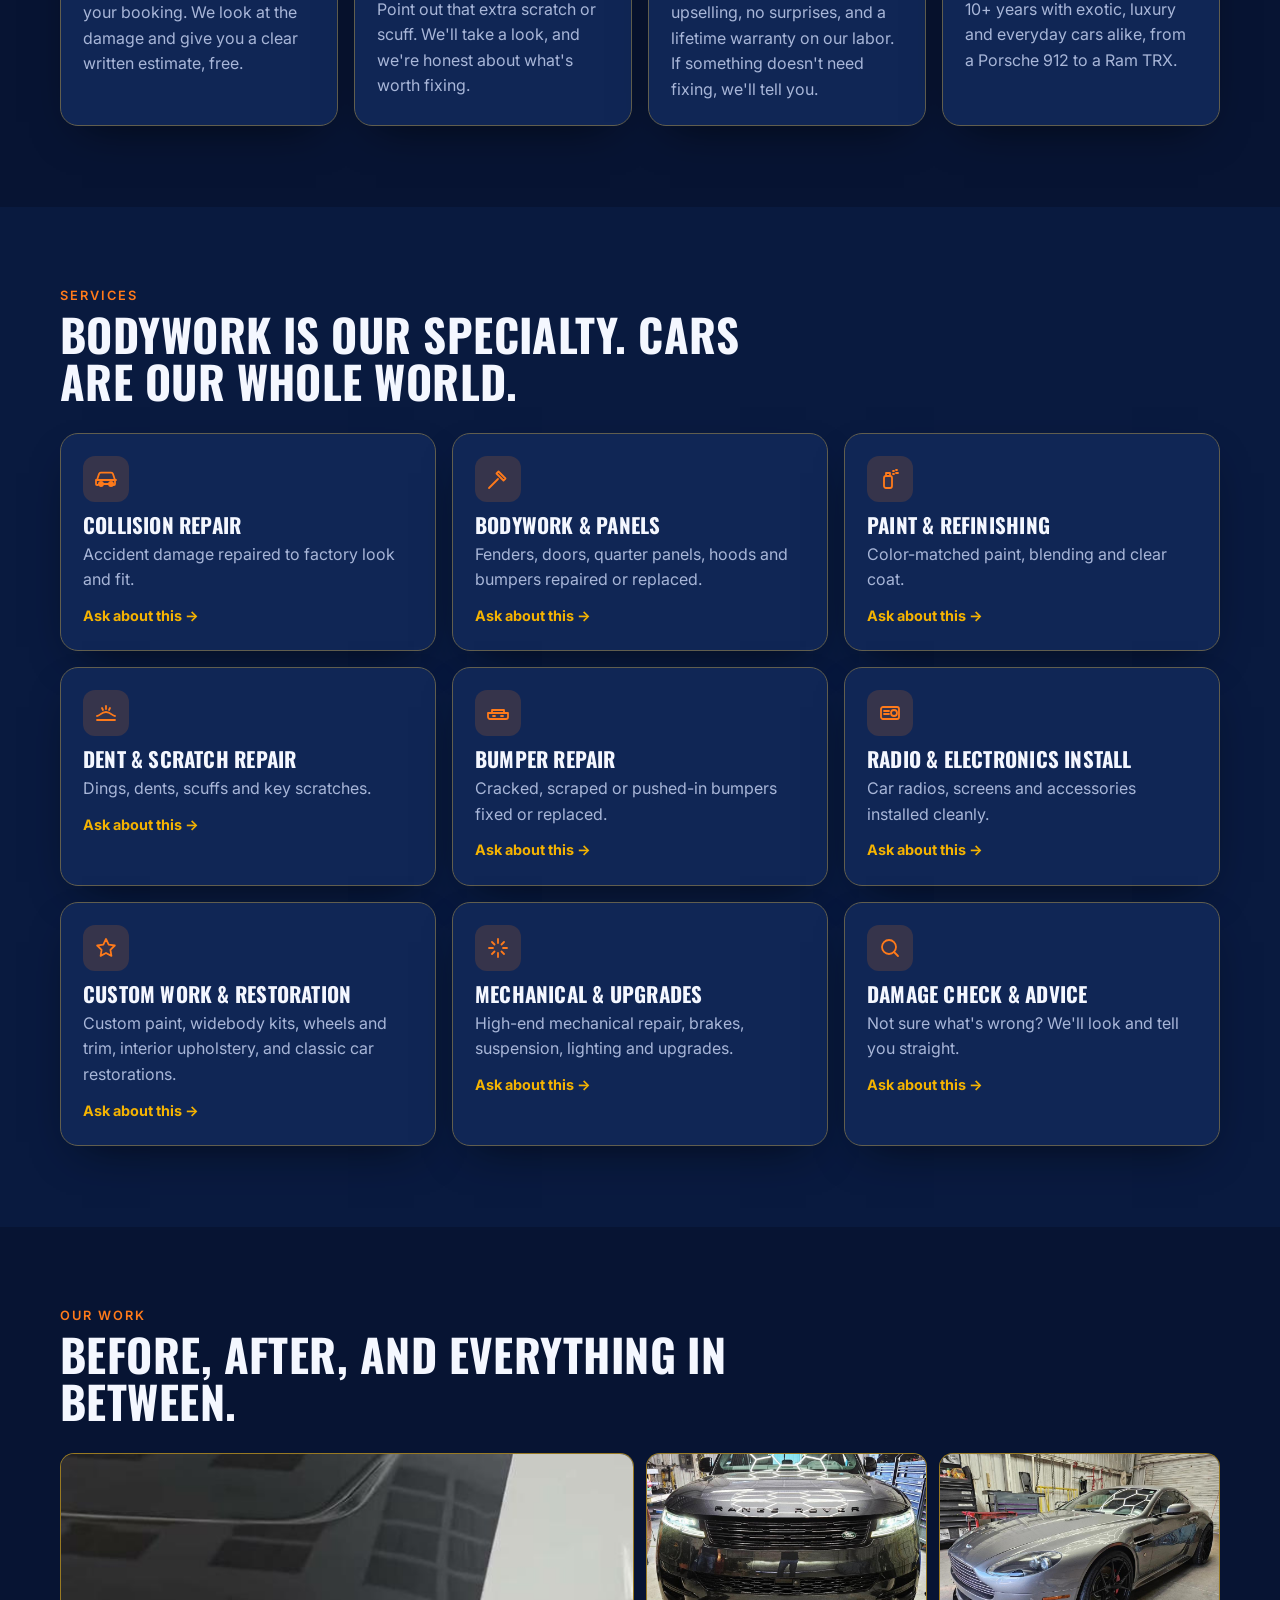
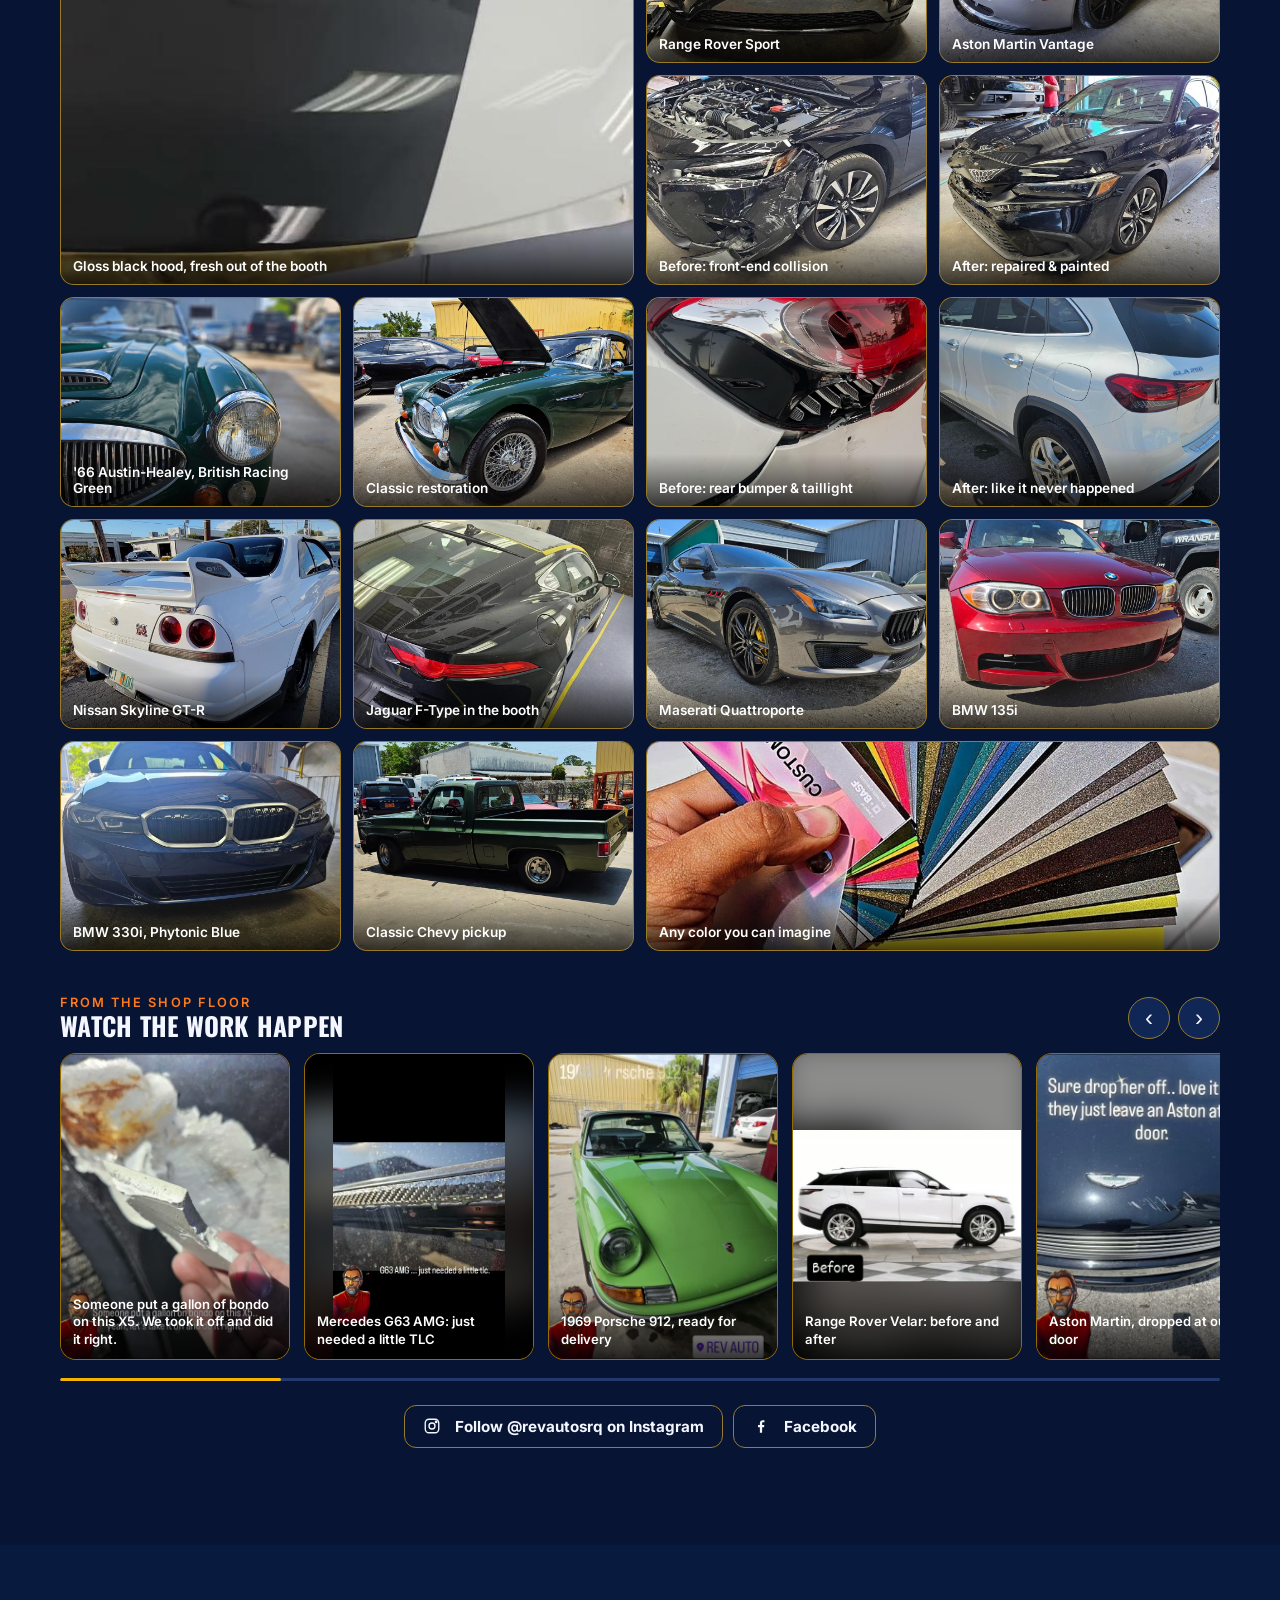
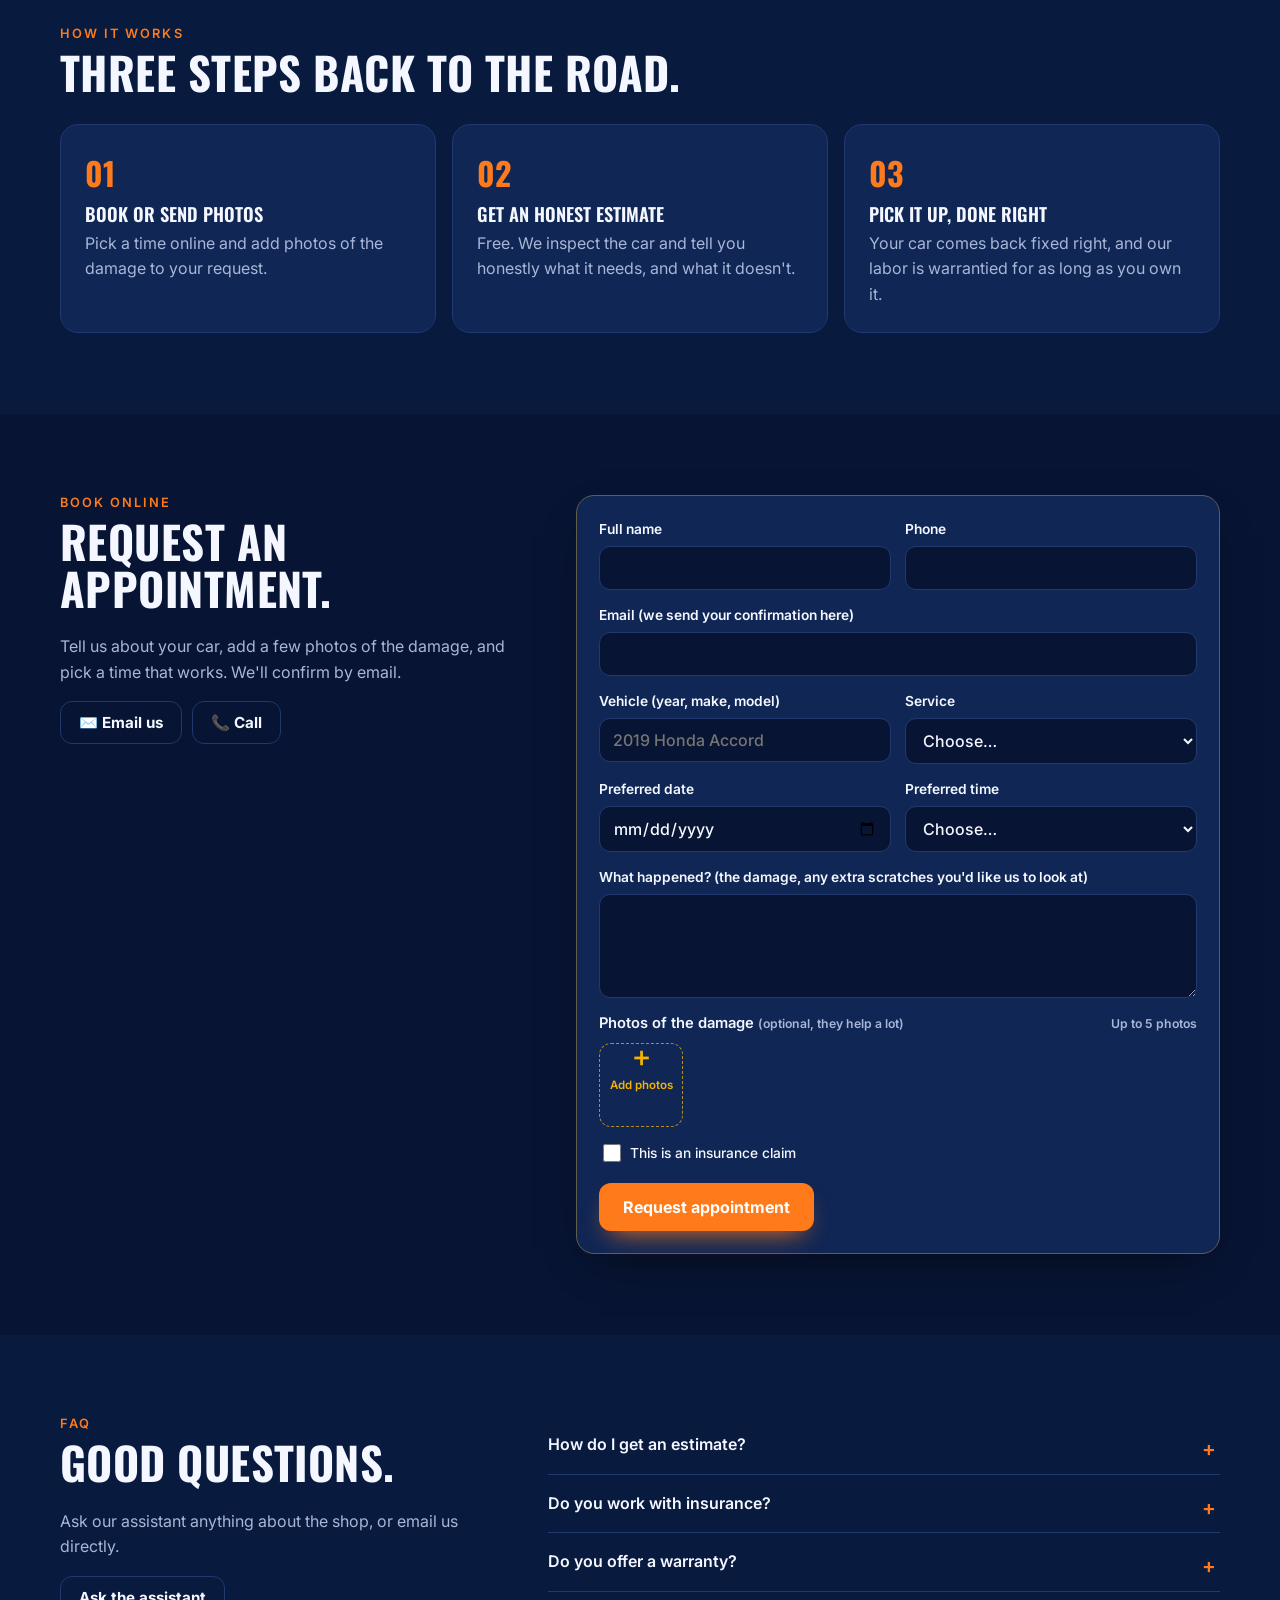
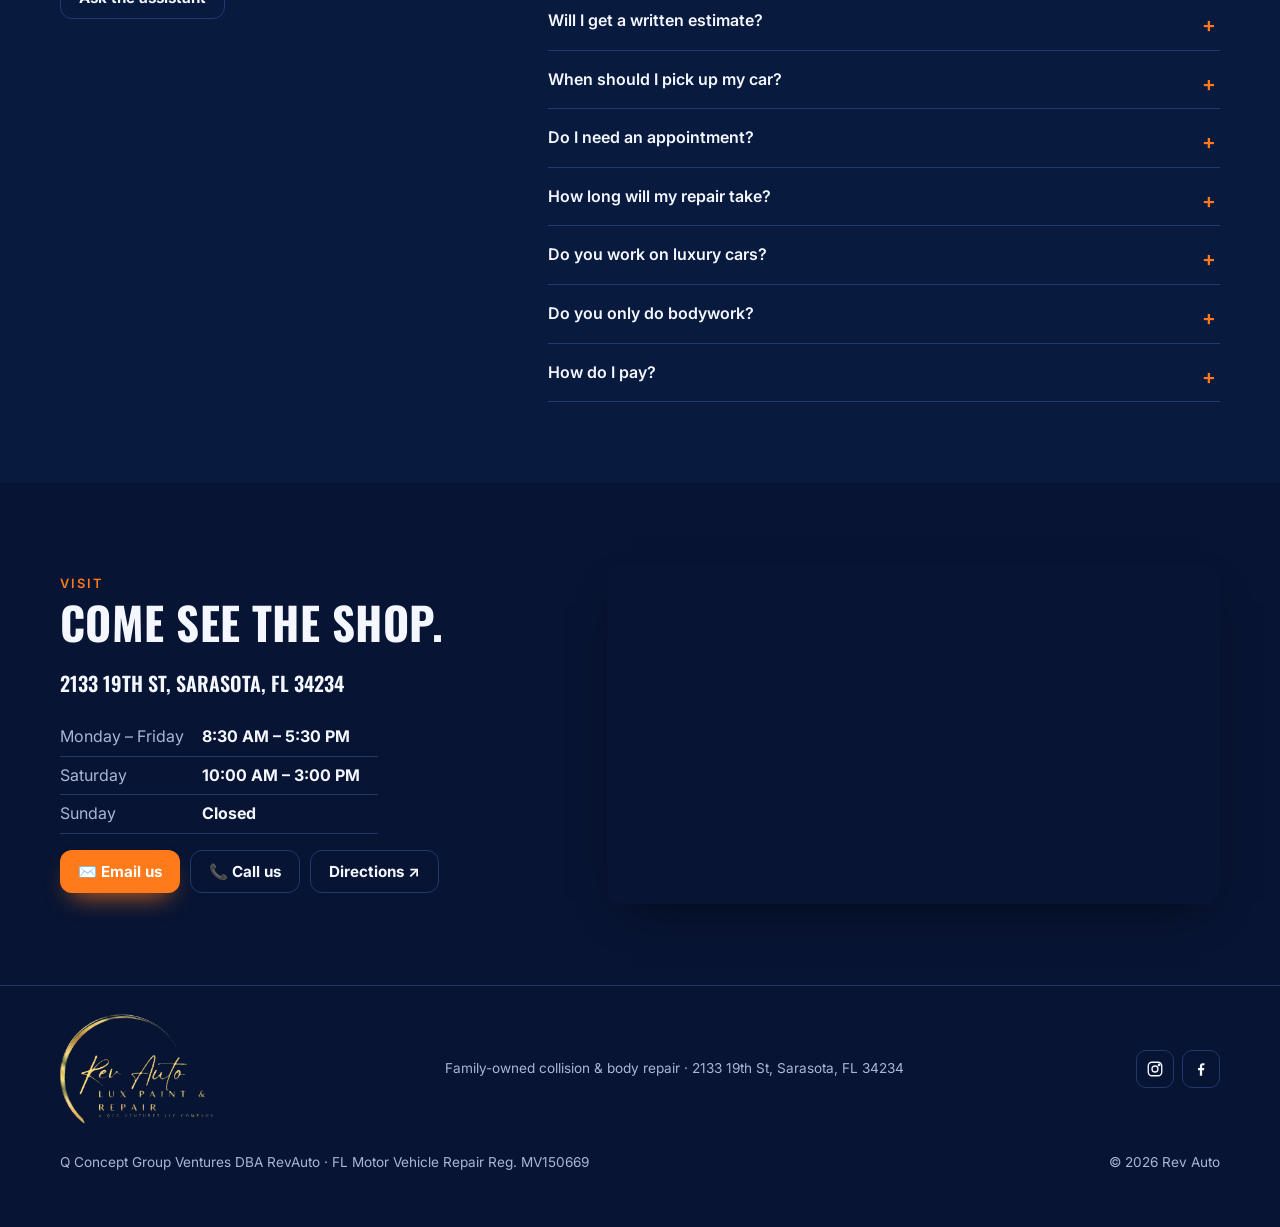
==== commit 9d8123e9: "Owner-editable website (dashboard Website tab: sections, tiles, FAQ, gallery uploads, videos, owner " ====
--- a/index.html
+++ b/index.html
@@ -16,7 +16,7 @@
   <link rel="canonical" href="https://ftalla18.github.io/revauto/" />
   <script type="application/ld+json">
   {"@context": "https://schema.org", "@type": "AutoBodyShop", "name": "RevAuto", "legalName": "Q Concept Group Ventures DBA RevAuto",
-    "url": "https://ftalla18.github.io/revauto/", "image": "https://ftalla18.github.io/revauto/assets/img/og-revauto.png", "logo": "https://ftalla18.github.io/revauto/assets/img/logo-lux-light.png",
+    "url": "https://ftalla18.github.io/revauto/", "image": "https://ftalla18.github.io/revauto/assets/img/og-revauto.png", "logo": "https://ftalla18.github.io/revauto/assets/img/logo-luxe-light.png",
     "address": {"@type": "PostalAddress", "streetAddress": "2133 19th St", "addressLocality": "Sarasota", "addressRegion": "FL", "postalCode": "34234", "addressCountry": "US"},
     "openingHoursSpecification": [
       {"@type": "OpeningHoursSpecification", "dayOfWeek": ["Monday", "Tuesday", "Wednesday", "Thursday", "Friday"], "opens": "08:30", "closes": "17:30"},
@@ -27,7 +27,7 @@
   <link rel="apple-touch-icon" href="assets/img/apple-touch-icon.png" />
   <link rel="preconnect" href="https://fonts.googleapis.com" /><link rel="preconnect" href="https://fonts.gstatic.com" crossorigin />
   <link href="https://fonts.googleapis.com/css2?family=Oswald:wght@500;600;700&family=Inter:wght@400;500;600;700&display=swap" rel="stylesheet" />
-  <link rel="stylesheet" href="css/styles.css" />
+  <link rel="stylesheet" href="css/styles.css?v=202611111257" />
   <script>
     // pick the theme before first paint (no flash): saved choice, or by time of day
     (function () {
@@ -43,9 +43,10 @@
 
   <header class="top">
     <div class="wrap top__in">
-      <a class="brand" href="#top" aria-label="Rev Auto home"><img class="brand__logo brand__logo--light" src="assets/img/logo-lux-light-word.png" alt="Rev Auto · Lux Paint & Repair" width="436" height="211" /><img class="brand__logo brand__logo--dark" src="assets/img/logo-lux-dark-word.png" alt="Rev Auto · Lux Paint & Repair" width="436" height="211" /></a>
+      <a class="brand" href="#top" aria-label="Rev Auto home"><img class="brand__logo brand__logo--light" src="assets/img/logo-luxe-light-word.png" alt="Rev Auto · Luxe Paint & Repair" width="436" height="211" /><img class="brand__logo brand__logo--dark" src="assets/img/logo-luxe-dark-word.png" alt="Rev Auto · Luxe Paint & Repair" width="436" height="211" /></a>
+      <button class="burger" id="burger" type="button" aria-label="Menu" aria-expanded="false" aria-controls="nav"><i></i><i></i><i></i></button>
       <nav class="nav" id="nav">
-        <a href="#services">Services</a><a href="#difference">Why us</a><a href="#work">Our work</a><a href="#faq">FAQ</a><a href="#visit">Visit</a>
+        <a href="#services" data-c="sections.services.nav">Services</a><a href="#difference" data-c="sections.difference.nav">Why us</a><a href="#work" data-c="sections.work.nav">Our work</a><a href="#faq" data-c="sections.faq.nav">FAQ</a><a href="#visit" data-c="sections.visit.nav">Visit</a>
       </nav>
       <div class="social social--top"><a data-social="ig" target="_blank" rel="noopener" aria-label="RevAuto on Instagram" title="Instagram"><svg viewBox="0 0 24 24" fill="none" stroke="currentColor" stroke-width="1.8"><rect x="3" y="3" width="18" height="18" rx="5"/><circle cx="12" cy="12" r="4"/><circle cx="17.5" cy="6.5" r="1" fill="currentColor"/></svg></a><a data-social="fb" target="_blank" rel="noopener" aria-label="RevAuto on Facebook" title="Facebook"><svg viewBox="0 0 24 24" fill="currentColor"><path d="M13.5 21v-7.5h2.5l.4-3h-2.9V8.6c0-.9.3-1.5 1.5-1.5h1.6V4.4c-.3 0-1.2-.1-2.3-.1-2.3 0-3.8 1.4-3.8 3.9v2.3H8v3h2.5V21z"/></svg></a></div>
       <a class="btn btn--accent btn--sm top__cta" href="#book">Book</a>
@@ -56,51 +57,54 @@
     <section class="hero">
       <div class="hero__media" aria-hidden="true"><img src="assets/media/range-rover-sport.jpg" alt="" /></div>
       <div class="wrap hero__in">
-        <div class="hero__logo"><img class="hero__img hero__img--light" src="assets/img/logo-lux-light.png" alt="Rev Auto · Lux Paint & Repair" width="499" height="359" /><img class="hero__img hero__img--dark" src="assets/img/logo-lux-dark.png" alt="Rev Auto · Lux Paint & Repair" width="499" height="359" /></div>
-        <p class="eyebrow">Family&#8209;owned · Sarasota,&nbsp;FL · Insurance · Walk&#8209;ins · Custom&nbsp;work</p>
-        <h1>Value first.<br /><span class="accent">Your satisfaction, always.</span></h1>
-        <p class="lead">We take pride in every repair and meet you where you are: walk in or book online, insurance or out of pocket, everyday car or exotic. Honest estimates, honest work, and a little extra value on every job.</p>
+        <div class="hero__logo"><img class="hero__img hero__img--light" src="assets/img/logo-luxe-light.png" alt="Rev Auto · Luxe Paint & Repair" width="499" height="359" /><img class="hero__img hero__img--dark" src="assets/img/logo-luxe-dark.png" alt="Rev Auto · Luxe Paint & Repair" width="499" height="359" /></div>
+        <p class="eyebrow" data-c="hero.eyebrow">Family‑owned · Sarasota, FL · Insurance · Walk‑ins · Custom work</p>
+        <h1><span data-c="hero.title">Value first.</span><br /><span class="accent" data-c="hero.accent">Your satisfaction, always.</span></h1>
+        <p class="lead" data-c="hero.lead">We take pride in every repair and meet you where you are: walk in or book online, insurance or out of pocket, everyday car or exotic. Honest estimates, honest work, and a little extra value on every job.</p>
         <div class="hero__ctas">
           <a class="btn btn--accent btn--lg" href="#book">Book an appointment</a>
-          <a class="btn btn--ghost btn--lg" href="#contact" data-contact="wa" data-body="Hi Rev Auto, I'd like an estimate. I can send photos of the damage.">💬 Send photos on WhatsApp</a>
-        </div>
-        <ul class="hero__facts"><li><b>10+</b><span>years of experience</span></li><li><b>Free</b><span>estimates</span></li><li><b>Honest</b><span>advice, no upselling</span></li><li><b>Lifetime</b><span>labor warranty</span></li></ul>
+          <a class="btn btn--ghost btn--lg" href="#email" data-contact="email" data-subject="Estimate request" data-body="Hi Rev Auto, I'd like an estimate. I'm attaching photos of the damage.">✉️ Email us photos</a>
+        </div>
+        <ul class="hero__facts" id="heroFacts"><li><b>10+</b><span>years of experience</span></li><li><b>Free</b><span>estimates</span></li><li><b>Honest</b><span>advice, no upselling</span></li><li><b>Lifetime</b><span>labor warranty</span></li></ul>
       </div>
     </section>
 
     <section class="section" id="difference">
       <div class="wrap">
-        <p class="kicker">The Rev Auto difference</p>
-        <h2>Most shops fix the damage. We take care of the car.</h2>
+        <p class="kicker" data-c="sections.difference.kicker">The Rev Auto difference</p>
+        <h2 data-c="sections.difference.title">Most shops fix the damage. We take care of the car.</h2>
+        <p class="muted section__text" data-c="sections.difference.text" hidden></p>
         <div class="meet">
-          <img src="assets/img/mr-uriel.png" alt="Mr. Uriel's cartoon persona" width="360" height="360" loading="lazy" />
+          <img id="ownerImg" src="assets/img/mr-uriel.png" alt="Mr. Uriel's cartoon persona" width="360" height="360" loading="lazy" />
           <div>
-            <p class="kicker">Meet the owner</p>
-            <h3>Mr. Uriel</h3>
-            <p>10+ years repairing everything from a '69 Porsche 912 to a Ram TRX. Known for honest advice, fair estimates, and treating every car like his own. That's his cartoon twin in our videos.</p>
+            <p class="kicker" data-c="owner.kicker">Meet the owner</p>
+            <h3 data-c="owner.name">Mr. Uriel</h3>
+            <p data-c="owner.text">10+ years repairing everything from a '69 Porsche 912 to a Ram TRX. Known for honest advice, fair estimates, and treating every car like his own. That's his cartoon twin in our videos.</p>
             <a class="btn btn--ghost btn--sm" data-social="ig" target="_blank" rel="noopener">See his work on Instagram ↗</a>
           </div>
         </div>
-        <div class="grid grid--4" id="diffGrid"></div>
+        <div class="grid grid--4" id="diffGrid" data-balance="250"></div>
       </div>
     </section>
 
     <section class="section section--alt" id="services">
       <div class="wrap">
-        <p class="kicker">Services</p>
-        <h2>Bodywork is our specialty. Cars are our whole world.</h2>
-        <div class="grid grid--3" id="svcGrid"></div>
+        <p class="kicker" data-c="sections.services.kicker">Services</p>
+        <h2 data-c="sections.services.title">Bodywork is our specialty. Cars are our whole world.</h2>
+        <p class="muted section__text" data-c="sections.services.text" hidden></p>
+        <div class="grid grid--3" id="svcGrid" data-balance="280"></div>
       </div>
     </section>
 
     <section class="section" id="work">
       <div class="wrap">
-        <p class="kicker">Our work</p>
-        <h2>Before, after, and everything in between.</h2>
+        <p class="kicker" data-c="sections.work.kicker">Our work</p>
+        <h2 data-c="sections.work.title">Before, after, and everything in between.</h2>
+        <p class="muted section__text" data-c="sections.work.text" hidden></p>
         <div class="gallery" id="gallery"></div>
         <div class="reels">
           <div class="reels__head">
-            <div><p class="kicker">From the shop floor</p><h3>Watch the work happen</h3></div>
+            <div><p class="kicker" data-c="sections.reels.kicker">From the shop floor</p><h3 data-c="sections.reels.title">Watch the work happen</h3></div>
             <div class="reels__nav"><button type="button" data-dir="-1" aria-label="Previous videos">‹</button><button type="button" data-dir="1" aria-label="Next videos">›</button></div>
           </div>
           <div class="reels__track" id="reels" tabindex="0" aria-label="Short videos from the shop"></div>
@@ -112,10 +116,10 @@
 
     <section class="section section--alt" id="how">
       <div class="wrap">
-        <p class="kicker">How it works</p>
-        <h2>Three steps back to the road.</h2>
-        <ol class="steps">
-          <li><b>Book or send photos</b><span>Pick a time online, or send photos of the damage on WhatsApp.</span></li>
+        <p class="kicker" data-c="sections.how.kicker">How it works</p>
+        <h2 data-c="sections.how.title">Three steps back to the road.</h2>
+        <ol class="steps" id="howSteps" data-balance="260">
+          <li><b>Book or send photos</b><span>Pick a time online and add photos of the damage to your request.</span></li>
           <li><b>Get an honest estimate</b><span>Free. We inspect the car and tell you honestly what it needs, and what it doesn't.</span></li>
           <li><b>Pick it up, done right</b><span>Your car comes back fixed right, and our labor is warrantied for as long as you own it.</span></li>
         </ol>
@@ -125,21 +129,26 @@
     <section class="section" id="book">
       <div class="wrap book">
         <div>
-          <p class="kicker">Book online</p>
-          <h2>Request an appointment.</h2>
-          <p class="muted">Tell us about your car and pick a time that works. We'll confirm by text or call. Photos of the damage help a lot: send them on WhatsApp after you book.</p>
-          <div class="cbtns"><a class="btn btn--wa" href="#contact" data-contact="wa">💬 WhatsApp</a><a class="btn btn--ghost" href="#contact" data-contact="call">📞 Call</a></div>
+          <p class="kicker" data-c="sections.book.kicker">Book online</p>
+          <h2 data-c="sections.book.title">Request an appointment.</h2>
+          <p class="muted" data-c="sections.book.text">Tell us about your car, add a few photos of the damage, and pick a time that works. We'll confirm by email.</p>
+          <div class="cbtns"><a class="btn btn--ghost" href="#email" data-contact="email">✉️ Email us</a><a class="btn btn--ghost" href="#call" data-contact="call">📞 Call</a></div>
         </div>
         <form class="card form" id="bookForm" novalidate>
           <div class="fields">
             <label>Full name<input name="name" required autocomplete="name" /></label>
             <label>Phone<input name="phone" type="tel" required autocomplete="tel" /></label>
-            <label class="full">Email (optional)<input name="email" type="email" autocomplete="email" /></label>
+            <label class="full">Email (we send your confirmation here)<input name="email" type="email" required autocomplete="email" inputmode="email" /></label>
             <label>Vehicle (year, make, model)<input name="vehicle" required placeholder="2019 Honda Accord" /></label>
             <label>Service<select name="service" id="svcSelect" required></select></label>
             <label>Preferred date<input name="date" type="date" required /></label>
             <label>Preferred time<select name="time" required><option value="">Choose…</option><option>Morning (8:30–11 AM)</option><option>Midday (11 AM–2 PM)</option><option>Afternoon (2–5:30 PM)</option></select></label>
             <label class="full">What happened? (the damage, any extra scratches you'd like us to look at)<textarea name="details" rows="4"></textarea></label>
+            <div class="full photos">
+              <div class="photos__head"><span>Photos of the damage <small class="muted">(optional, they help a lot)</small></span><small class="muted" id="photoCount">Up to 5 photos</small></div>
+              <div class="photos__list"><div id="photoList" class="photos__grid"></div>
+                <label class="photos__add" id="photoAdd"><input id="photoInput" name="photo" type="file" accept="image/*" multiple /><span aria-hidden="true">＋</span><small>Add photos</small></label></div>
+            </div>
             <label class="check full"><input type="checkbox" name="insurance" /> <span>This is an insurance claim</span></label>
           </div>
           <input type="checkbox" name="botcheck" class="hp" tabindex="-1" autocomplete="off" />
@@ -152,7 +161,7 @@
 
     <section class="section section--alt" id="faq">
       <div class="wrap faq">
-        <div><p class="kicker">FAQ</p><h2>Good questions.</h2><p class="muted">Ask our assistant anything about the shop, or message us directly.</p><button class="btn btn--ghost" type="button" data-open-chat>Ask the assistant</button></div>
+        <div><p class="kicker" data-c="sections.faq.kicker">FAQ</p><h2 data-c="sections.faq.title">Good questions.</h2><p class="muted" data-c="sections.faq.text">Ask our assistant anything about the shop, or email us directly.</p><button class="btn btn--ghost" type="button" data-open-chat>Ask the assistant</button></div>
         <div id="faqList"></div>
       </div>
     </section>
@@ -160,11 +169,11 @@
     <section class="section" id="visit">
       <div class="wrap visit">
         <div>
-          <p class="kicker">Visit</p>
-          <h2>Come see the shop.</h2>
+          <p class="kicker" data-c="sections.visit.kicker">Visit</p>
+          <h2 data-c="sections.visit.title">Come see the shop.</h2>
           <p class="addr" id="addr"></p>
           <table class="hours" id="hours"></table>
-          <div class="cbtns" id="contact"><a class="btn btn--wa" href="#contact" data-contact="wa">💬 WhatsApp us</a><a class="btn btn--ghost" href="#contact" data-contact="call">📞 Call us</a><a class="btn btn--ghost" id="mapsLink" target="_blank" rel="noopener">Directions ↗</a></div>
+          <div class="cbtns" id="contact"><a class="btn btn--accent" href="#email" data-contact="email">✉️ Email us</a><a class="btn btn--ghost" href="#call" data-contact="call">📞 Call us</a><a class="btn btn--ghost" id="mapsLink" target="_blank" rel="noopener">Directions ↗</a></div>
         </div>
         <iframe class="map" id="map" title="Map to Rev Auto" loading="lazy"></iframe>
       </div>
@@ -173,11 +182,11 @@
 
   <footer class="foot">
     <div class="wrap foot__in">
-      <a class="brand brand--foot" href="#top"><img class="brand__logo brand__logo--light" src="assets/img/logo-lux-light.png" alt="Rev Auto · Lux Paint & Repair" width="499" height="359" /><img class="brand__logo brand__logo--dark" src="assets/img/logo-lux-dark.png" alt="Rev Auto · Lux Paint & Repair" width="499" height="359" /></a>
+      <a class="brand brand--foot" href="#top"><img class="brand__logo brand__logo--light" src="assets/img/logo-luxe-light.png" alt="Rev Auto · Luxe Paint & Repair" width="499" height="359" /><img class="brand__logo brand__logo--dark" src="assets/img/logo-luxe-dark.png" alt="Rev Auto · Luxe Paint & Repair" width="499" height="359" /></a>
       <p class="muted small">Family-owned collision & body repair · <span id="footAddr"></span></p>
       <div class="social"><a data-social="ig" target="_blank" rel="noopener" aria-label="RevAuto on Instagram" title="Instagram"><svg viewBox="0 0 24 24" fill="none" stroke="currentColor" stroke-width="1.8"><rect x="3" y="3" width="18" height="18" rx="5"/><circle cx="12" cy="12" r="4"/><circle cx="17.5" cy="6.5" r="1" fill="currentColor"/></svg></a><a data-social="fb" target="_blank" rel="noopener" aria-label="RevAuto on Facebook" title="Facebook"><svg viewBox="0 0 24 24" fill="currentColor"><path d="M13.5 21v-7.5h2.5l.4-3h-2.9V8.6c0-.9.3-1.5 1.5-1.5h1.6V4.4c-.3 0-1.2-.1-2.3-.1-2.3 0-3.8 1.4-3.8 3.9v2.3H8v3h2.5V21z"/></svg></a></div>
       <p class="muted small">Q Concept Group Ventures DBA RevAuto · FL Motor Vehicle Repair Reg. MV150669</p>
-      <p class="muted small" id="copyLine">© <span id="year"></span> Rev Auto</p>
+      <p class="muted small" id="copyLine">© <span id="year">2026</span> Rev Auto</p>
     </div>
   </footer>
 
@@ -194,10 +203,11 @@
   <div id="assistant"></div>
   <div class="toast" id="toast" role="status"></div>
 
-  <script src="js/config.js"></script>
-  <script src="js/track.js"></script>
-  <script src="js/kb.js"></script>
-  <script src="js/main.js"></script>
-  <script src="js/bot.js"></script>
+  <script src="js/config.js?v=202611111257"></script>
+  <script src="js/track.js?v=202611111257"></script>
+  <script src="js/kb.js?v=202611111257"></script>
+  <script src="js/content.js?v=202611111257"></script>
+  <script src="js/main.js?v=202611111257"></script>
+  <script src="js/bot.js?v=202611111257"></script>
 </body>
 </html>
--- a/css/styles.css
+++ b/css/styles.css
@@ -229,3 +229,43 @@
 .chat__form { display: flex; gap: 8px; padding: 10px; border-top: 1px solid var(--line); } .chat__form input { flex: 1; }
 .typing i { display: inline-block; width: 6px; height: 6px; margin: 0 2px; border-radius: 50%; background: var(--muted); animation: tp 1s infinite; } .typing i:nth-child(2) { animation-delay: .15s; } .typing i:nth-child(3) { animation-delay: .3s; }
 @keyframes tp { 50% { opacity: .2; } }
+
+/* ---------- booking photos (up to 5, shrunk on the device) ---------- */
+.photos { display: grid; gap: 8px; }
+.photos__head small { white-space: nowrap; }
+.photos__head { display: flex; justify-content: space-between; align-items: baseline; gap: 10px; font-weight: 600; font-size: .92rem; }
+.photos__list { display: flex; flex-wrap: wrap; gap: 10px; align-items: stretch; }
+.photos__grid { display: contents; }
+.photos__grid figure { position: relative; margin: 0; width: 84px; height: 84px; border-radius: 12px; overflow: hidden; border: 1px solid color-mix(in srgb, var(--gold) 45%, var(--line)); }
+.photos__grid img { width: 100%; height: 100%; object-fit: cover; display: block; }
+.photos__grid button { position: absolute; top: 4px; right: 4px; width: 24px; height: 24px; border-radius: 50%; border: 0; background: rgba(0, 0, 0, .65); color: #fff; font-size: 16px; line-height: 1; cursor: pointer; }
+.photos__add { width: 84px; height: 84px; border-radius: 12px; border: 1.5px dashed color-mix(in srgb, var(--gold) 70%, var(--line)); display: grid; place-items: center; align-content: center; gap: 2px; cursor: pointer; color: var(--gold); text-align: center; }
+.photos__add span { font-size: 1.6rem; line-height: 1; }
+.photos__add small { font-size: .72rem; font-weight: 600; }
+.photos__add input { position: absolute; width: 1px; height: 1px; opacity: 0; pointer-events: none; }
+.photos__add:focus-within { outline: 2px solid var(--gold); outline-offset: 2px; }
+.section__text { max-width: 720px; margin-top: -6px; }
+
+/* ---------- dashboard preview of unpublished edits ---------- */
+.preview-bar { position: sticky; top: 0; z-index: 100; padding: 10px 16px; text-align: center; font-weight: 600; font-size: .9rem; background: var(--gold); color: #111; }
+.preview-bar a { color: inherit; }
+
+/* ---------- balanced tile rows (js/main.js): every row full, cards never narrower than their minimum ---------- */
+.grid[data-balance], .steps[data-balance] { display: flex; flex-wrap: wrap; }
+.grid[data-balance] > *, .steps[data-balance] > * { flex: 1 1 260px; min-width: 0; }
+
+/* ---------- phone menu ---------- */
+.burger { display: none; width: 44px; height: 44px; border-radius: 12px; border: 1px solid color-mix(in srgb, var(--gold) 45%, var(--line)); background: var(--surface);
+          cursor: pointer; padding: 0 11px; flex-direction: column; justify-content: center; gap: 5px; }
+.burger i { display: block; height: 2px; border-radius: 2px; background: var(--ink); transition: transform .2s, opacity .2s; }
+.top.is-open .burger i:nth-child(1) { transform: translateY(7px) rotate(45deg); }
+.top.is-open .burger i:nth-child(2) { opacity: 0; }
+.top.is-open .burger i:nth-child(3) { transform: translateY(-7px) rotate(-45deg); }
+@media (max-width: 900px) {
+  .burger { display: inline-flex; order: 3; }
+  .top__cta { order: 2; }
+  .top.is-open .nav { display: grid; position: absolute; left: 12px; right: 12px; top: 72px; gap: 2px; padding: 8px; border-radius: 16px;
+    background: var(--surface); border: 1px solid color-mix(in srgb, var(--gold) 40%, var(--line)); box-shadow: var(--shadow); }
+  .top.is-open .nav a { padding: 14px 16px; font-size: 1.05rem; color: var(--ink); }
+}
+@media (max-width: 420px) { .top__cta { display: inline-flex; padding: 8px 12px; } }
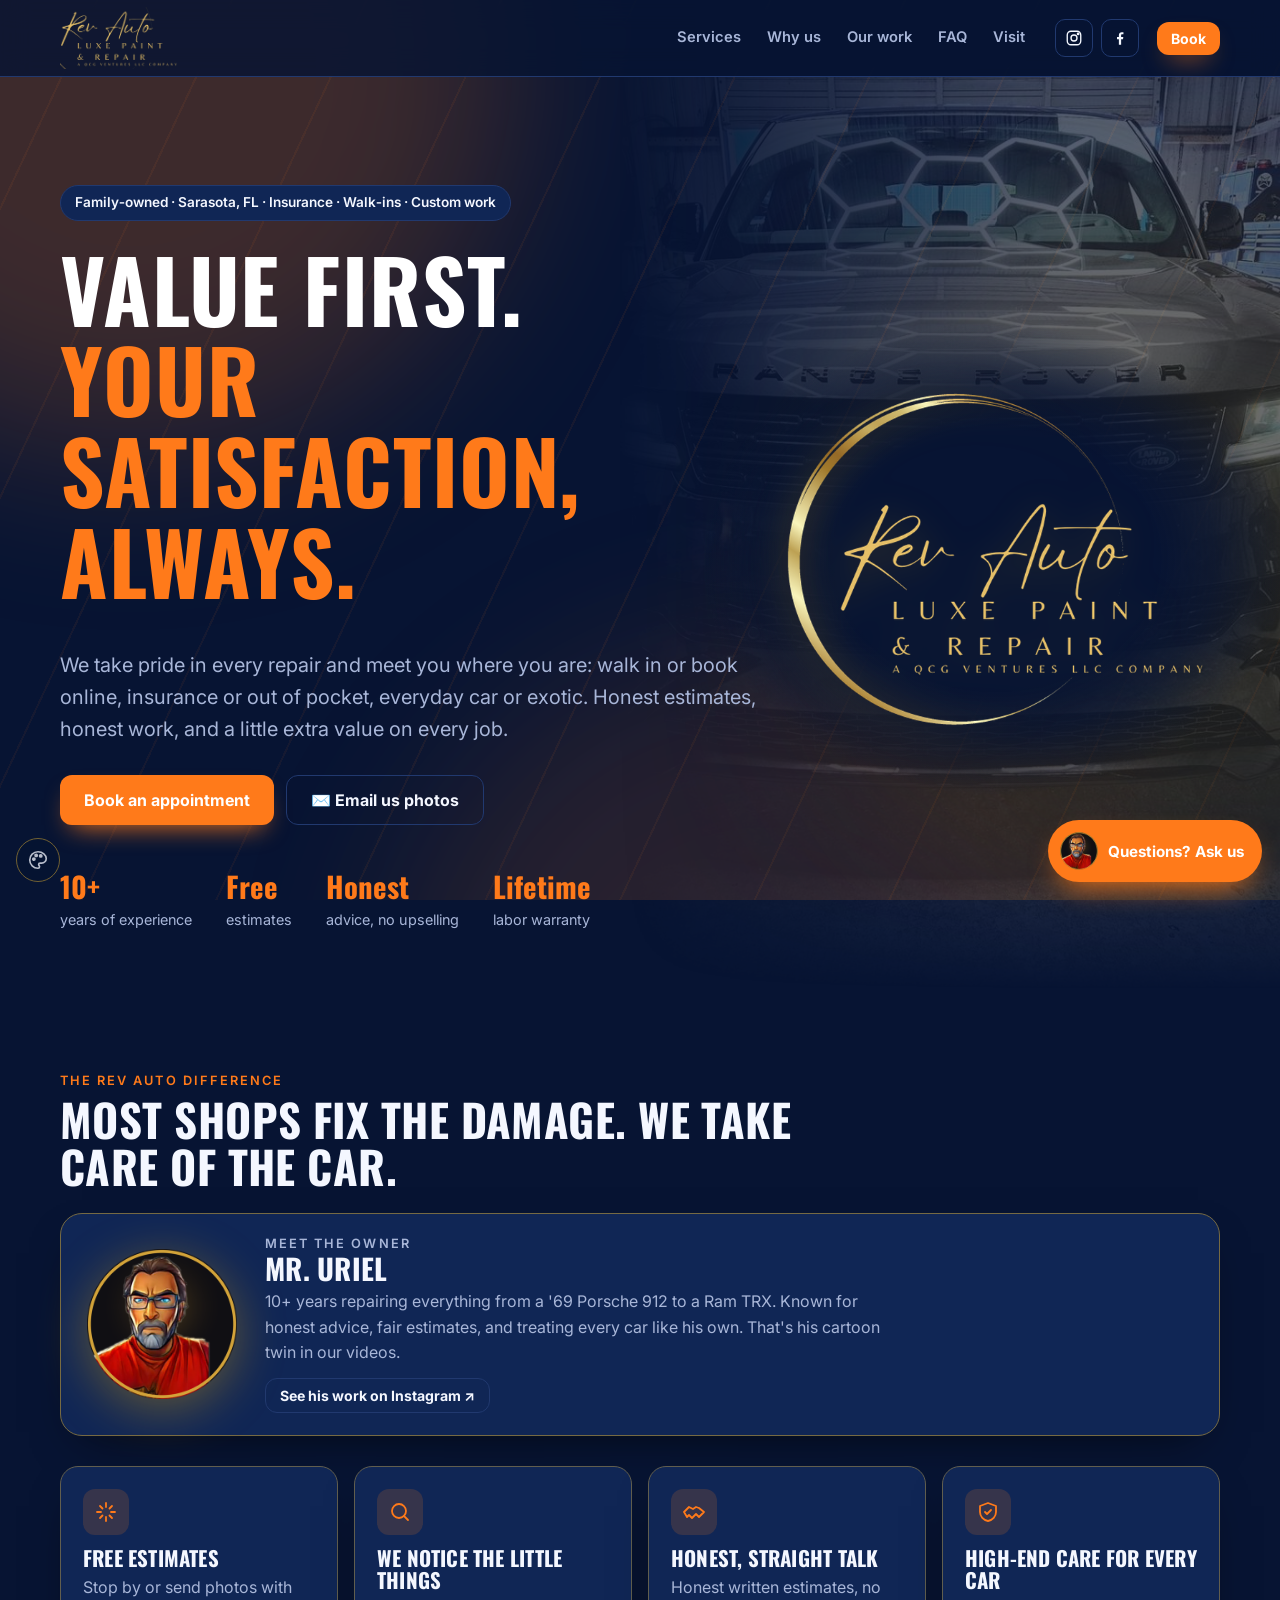
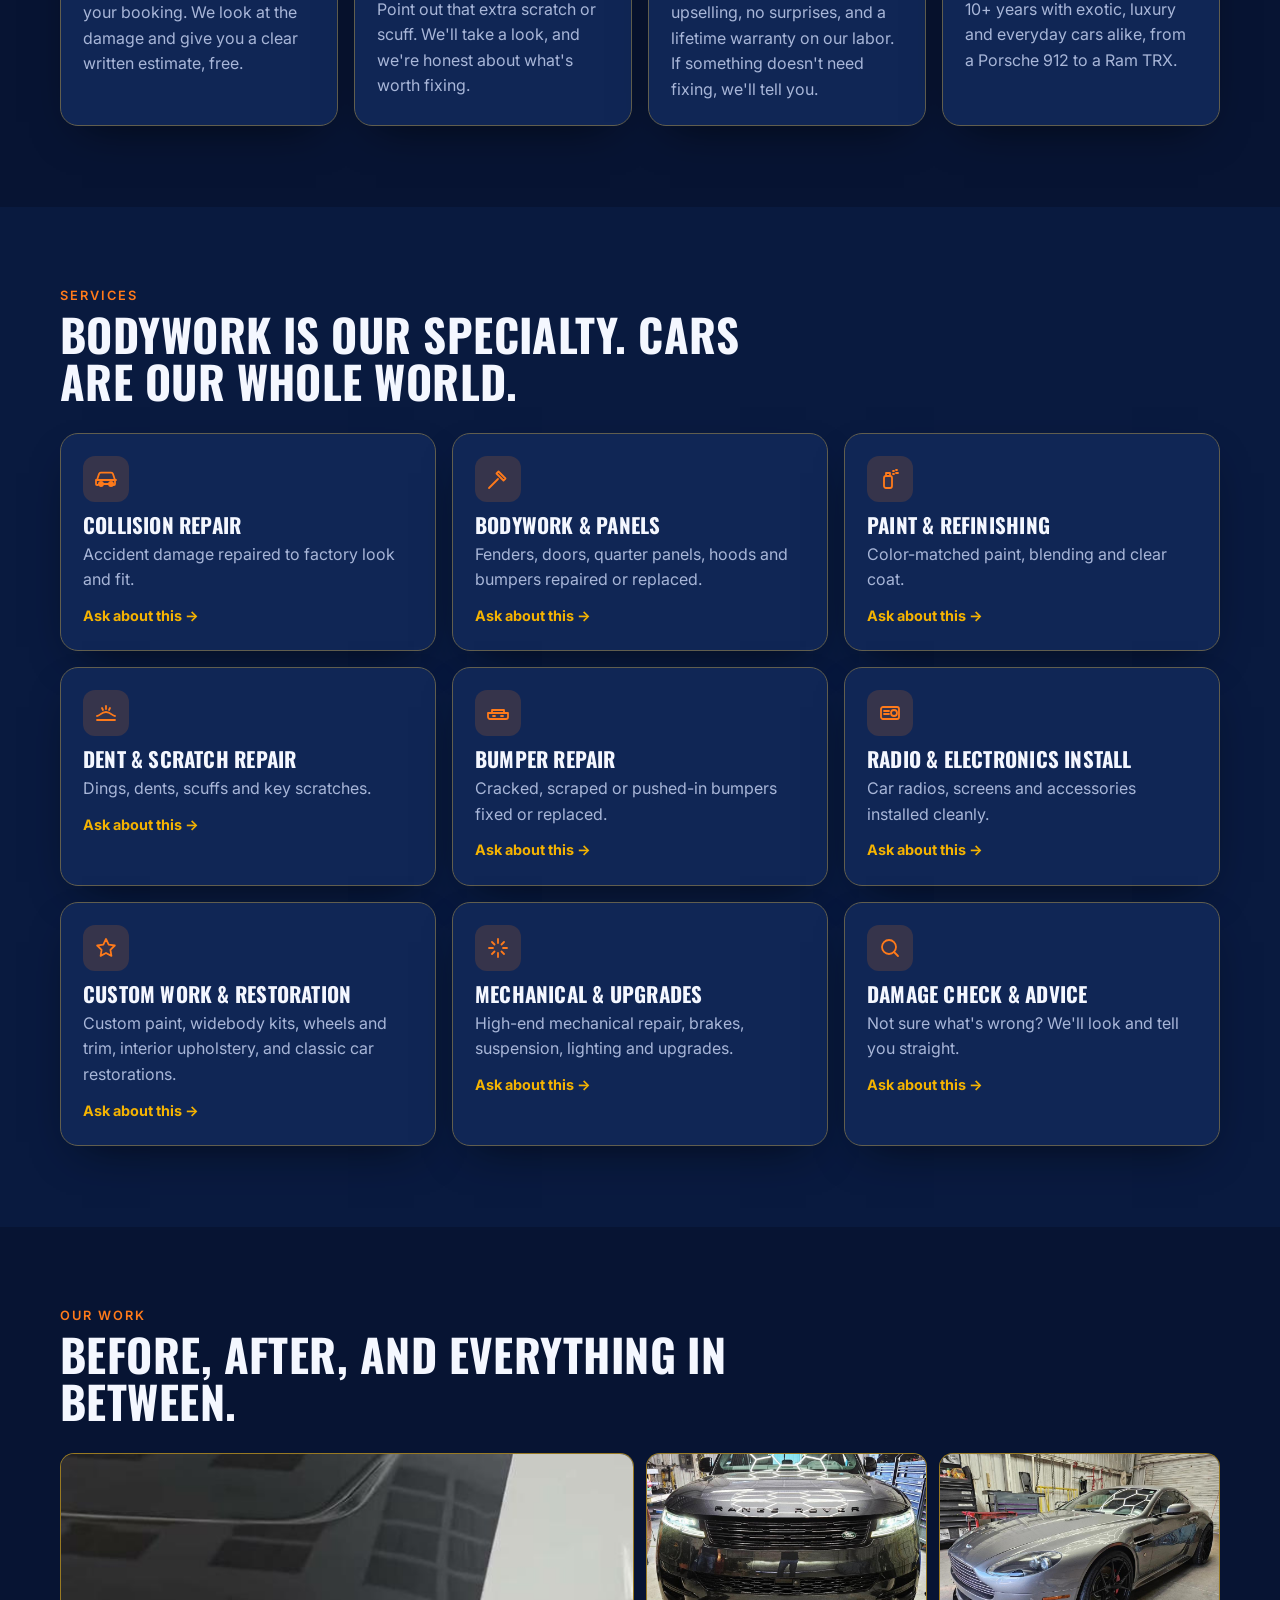
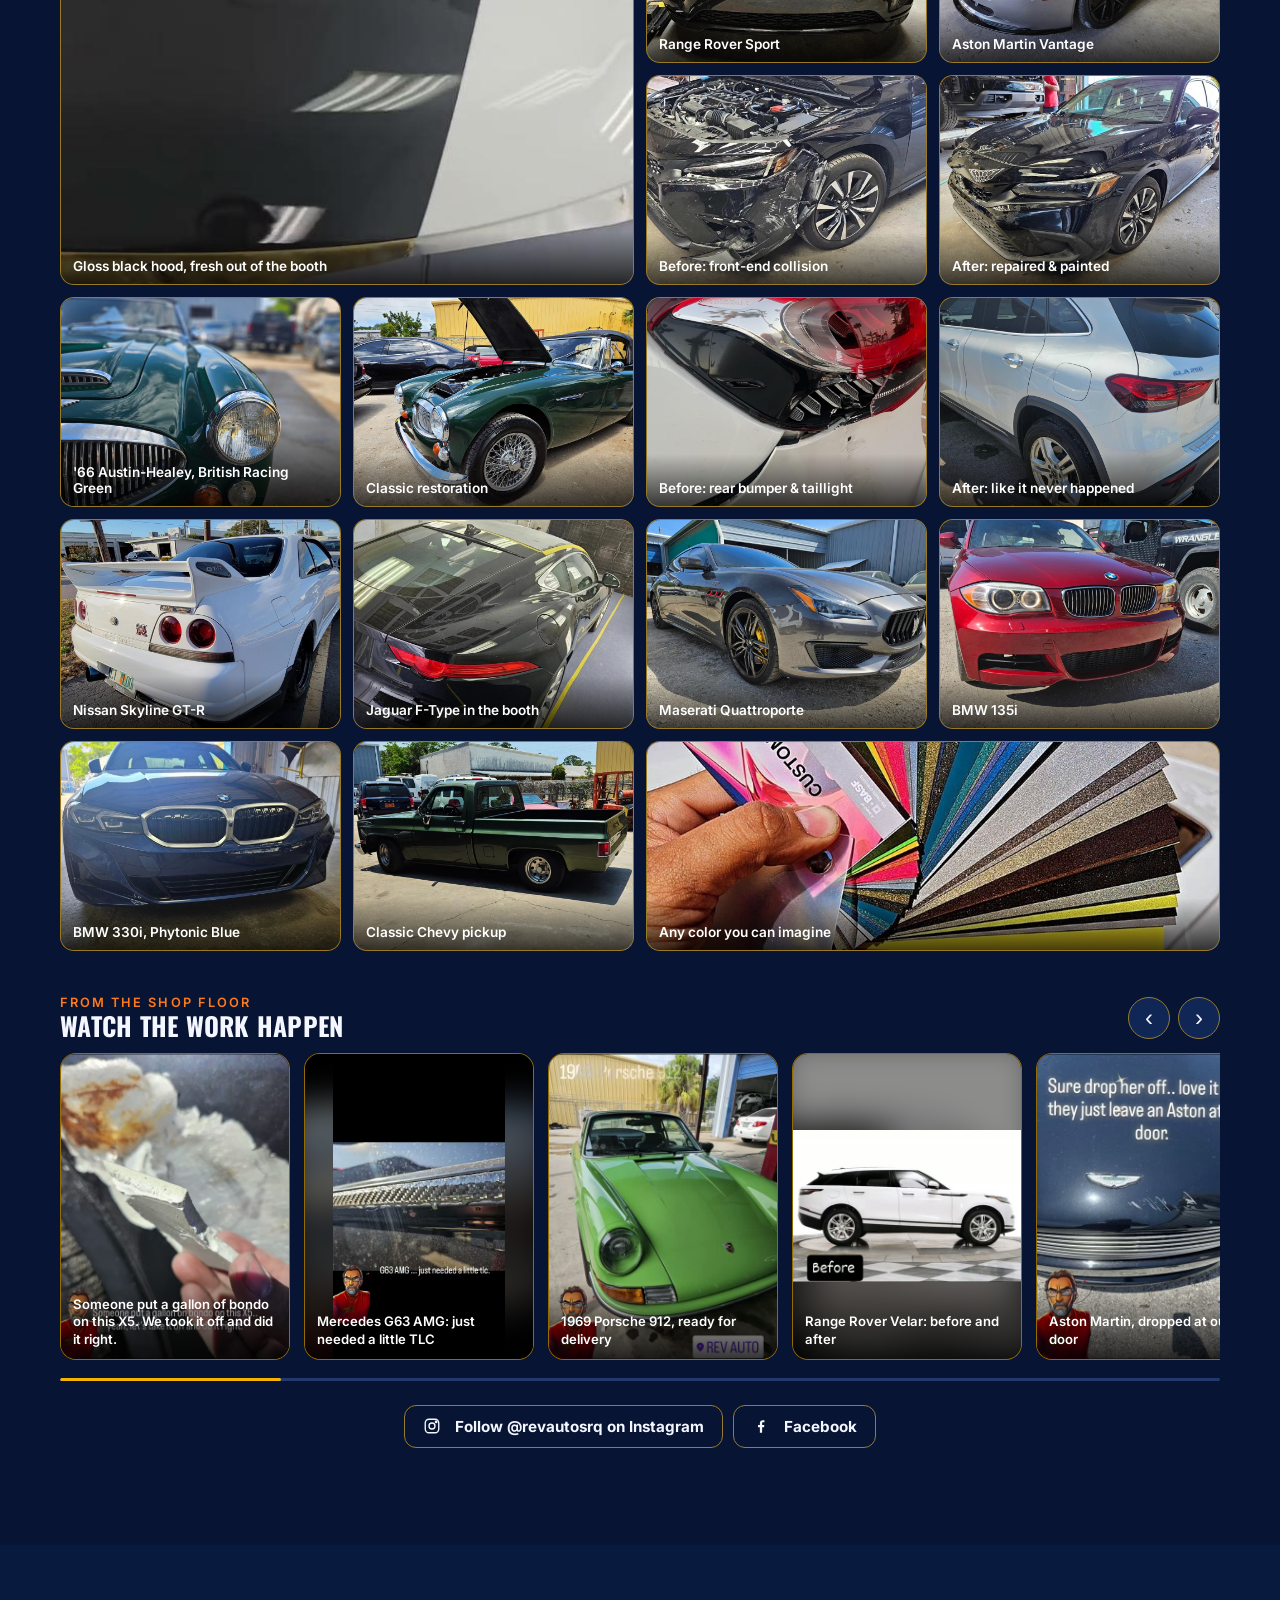
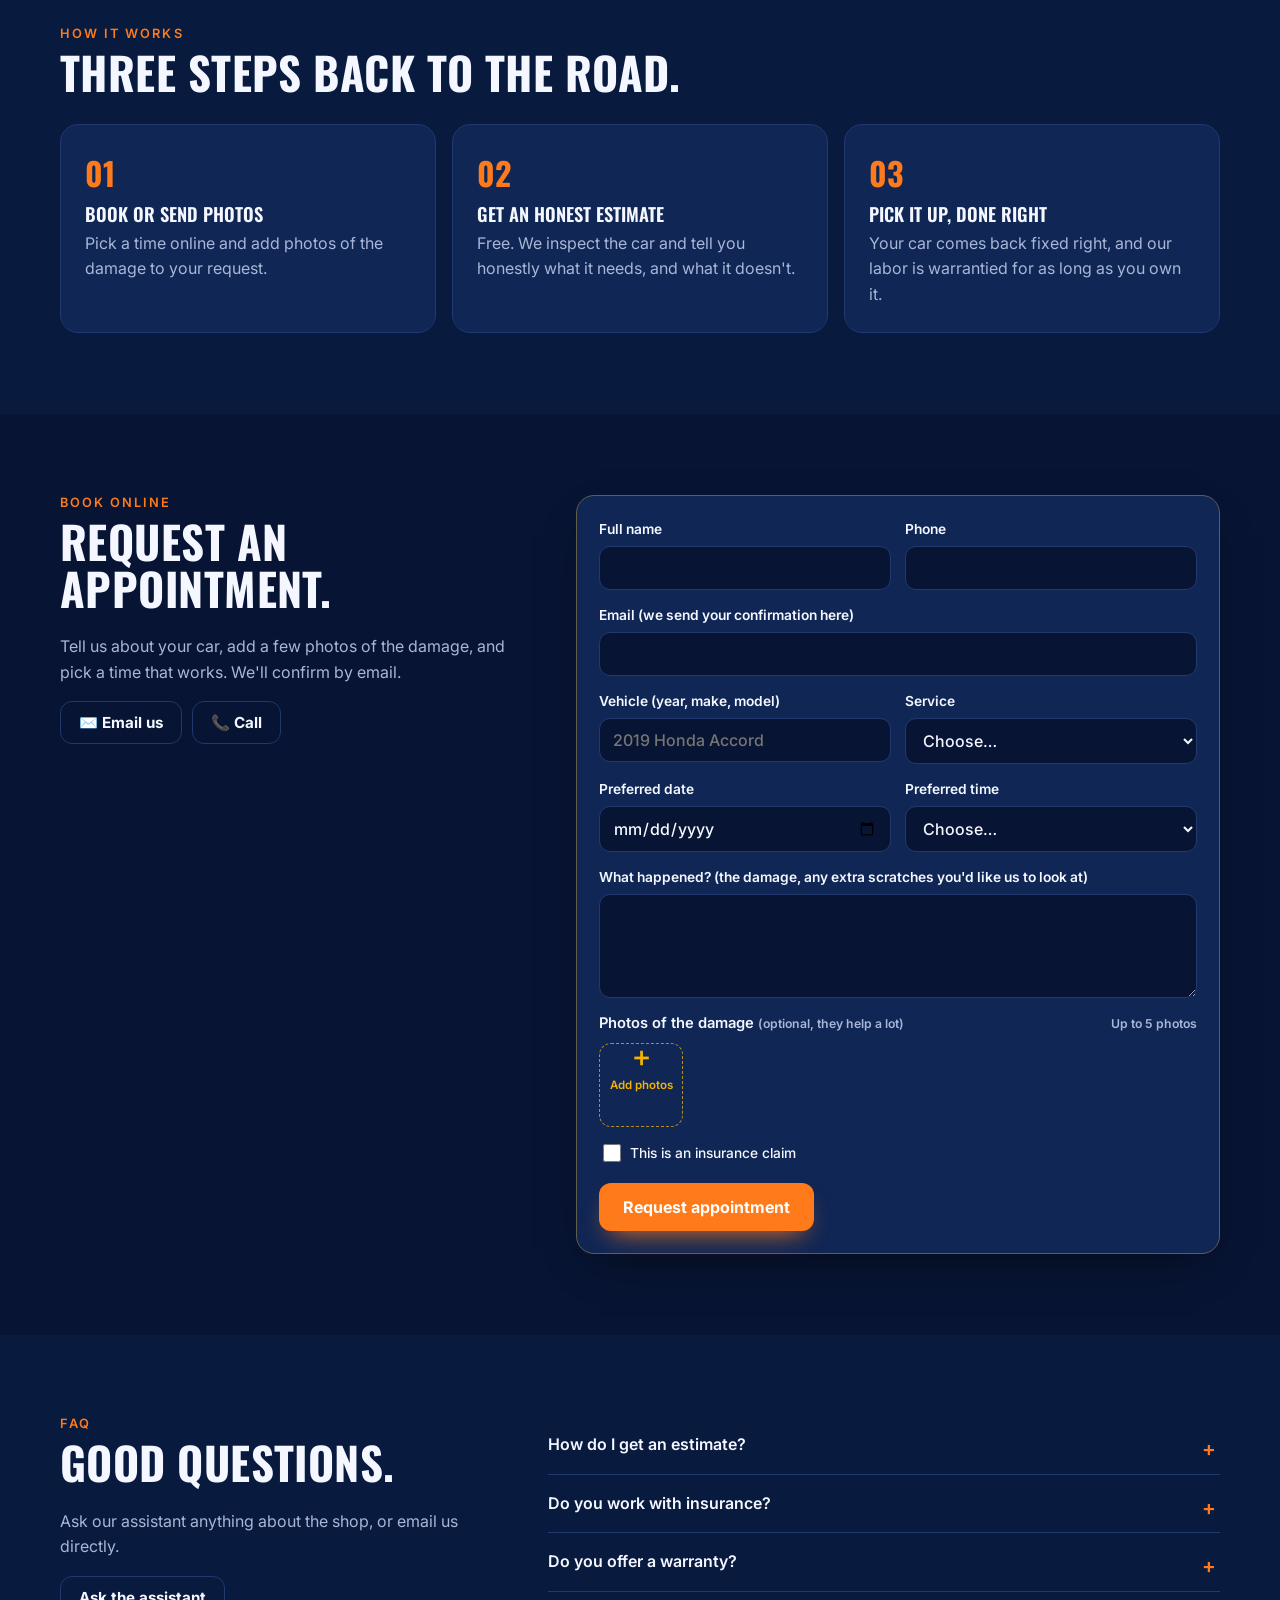
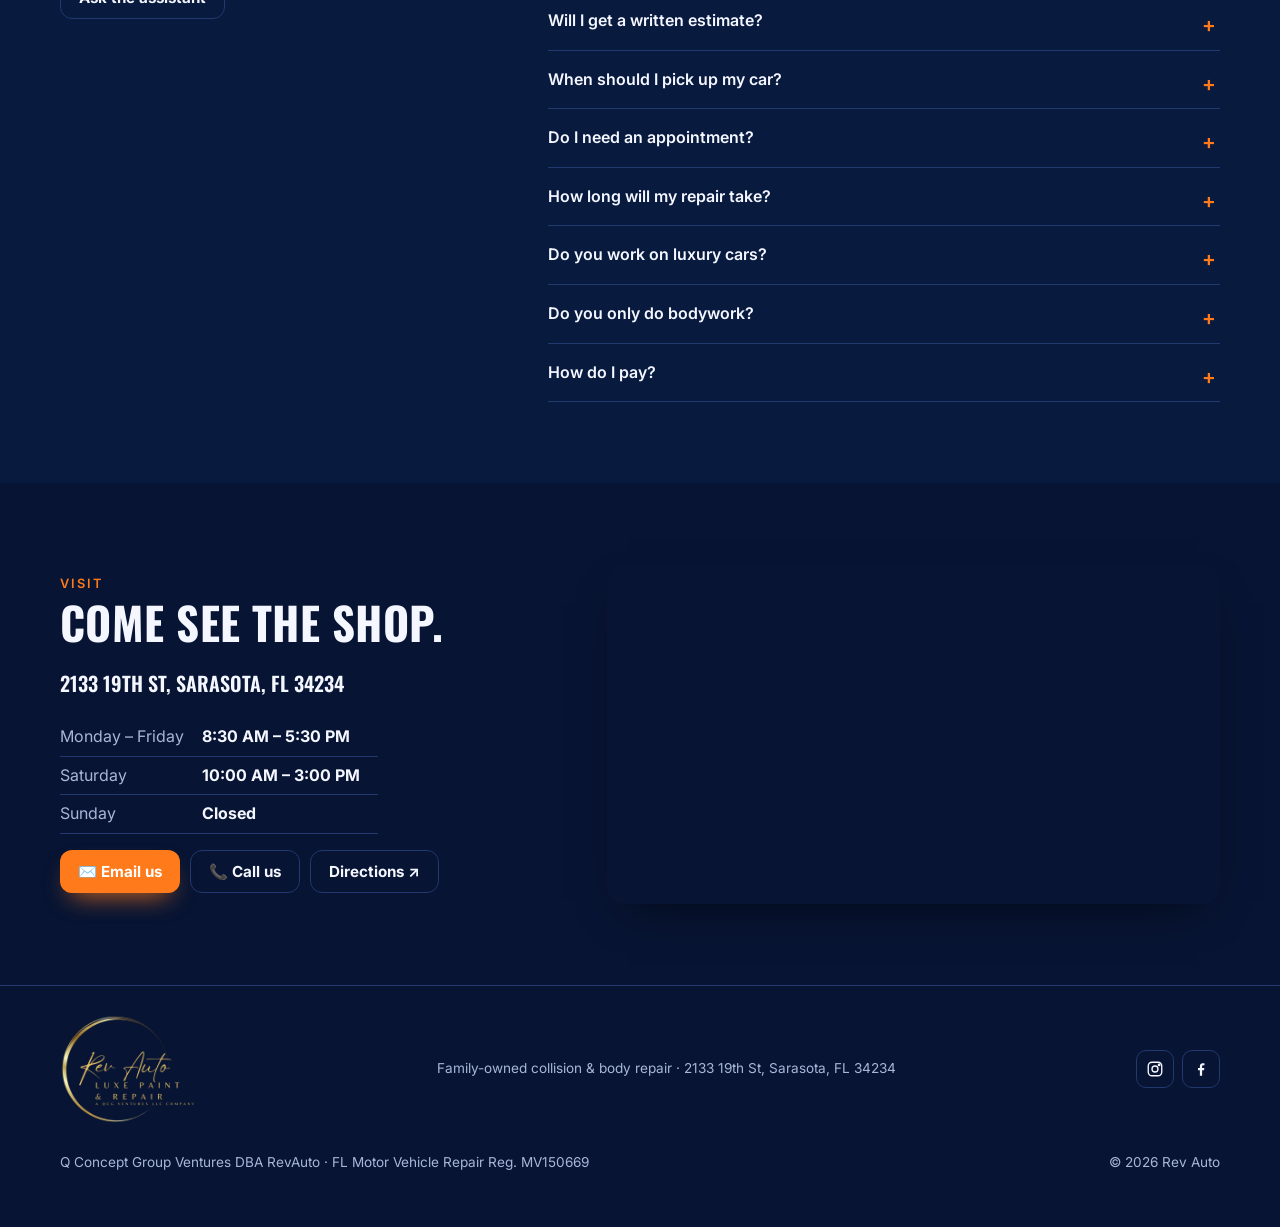
==== commit 94c88204: "New Luxe logo (from the owner's files in assets/brand), lighter share image (400→62 KB) and hood vid" ====
--- a/index.html
+++ b/index.html
@@ -9,14 +9,14 @@
   <meta property="og:type" content="website" />
   <meta property="og:title" content="Rev Auto · Body Shop in Sarasota" />
   <meta property="og:description" content="Family-owned collision and body repair. Honest work, free estimates, lifetime labor warranty. Book online." />
-  <meta property="og:url" content="https://ftalla18.github.io/revauto/" />
-  <meta property="og:image" content="https://ftalla18.github.io/revauto/assets/img/og-revauto.png" />
+  <meta property="og:url" content="https://rev-auto.github.io/" />
+  <meta property="og:image" content="https://rev-auto.github.io/assets/img/og-revauto.jpg" />
   <meta property="og:image:width" content="1200" /><meta property="og:image:height" content="630" />
   <meta name="twitter:card" content="summary_large_image" />
-  <link rel="canonical" href="https://ftalla18.github.io/revauto/" />
+  <link rel="canonical" href="https://rev-auto.github.io/" />
   <script type="application/ld+json">
   {"@context": "https://schema.org", "@type": "AutoBodyShop", "name": "RevAuto", "legalName": "Q Concept Group Ventures DBA RevAuto",
-    "url": "https://ftalla18.github.io/revauto/", "image": "https://ftalla18.github.io/revauto/assets/img/og-revauto.png", "logo": "https://ftalla18.github.io/revauto/assets/img/logo-luxe-light.png",
+    "url": "https://rev-auto.github.io/", "image": "https://rev-auto.github.io/assets/img/og-revauto.jpg", "logo": "https://rev-auto.github.io/assets/img/logo-luxe-light.png",
     "address": {"@type": "PostalAddress", "streetAddress": "2133 19th St", "addressLocality": "Sarasota", "addressRegion": "FL", "postalCode": "34234", "addressCountry": "US"},
     "openingHoursSpecification": [
       {"@type": "OpeningHoursSpecification", "dayOfWeek": ["Monday", "Tuesday", "Wednesday", "Thursday", "Friday"], "opens": "08:30", "closes": "17:30"},
@@ -27,7 +27,7 @@
   <link rel="apple-touch-icon" href="assets/img/apple-touch-icon.png" />
   <link rel="preconnect" href="https://fonts.googleapis.com" /><link rel="preconnect" href="https://fonts.gstatic.com" crossorigin />
   <link href="https://fonts.googleapis.com/css2?family=Oswald:wght@500;600;700&family=Inter:wght@400;500;600;700&display=swap" rel="stylesheet" />
-  <link rel="stylesheet" href="css/styles.css?v=202611111257" />
+  <link rel="stylesheet" href="css/styles.css?v=202611111314" />
   <script>
     // pick the theme before first paint (no flash): saved choice, or by time of day
     (function () {
@@ -43,7 +43,7 @@
 
   <header class="top">
     <div class="wrap top__in">
-      <a class="brand" href="#top" aria-label="Rev Auto home"><img class="brand__logo brand__logo--light" src="assets/img/logo-luxe-light-word.png" alt="Rev Auto · Luxe Paint & Repair" width="436" height="211" /><img class="brand__logo brand__logo--dark" src="assets/img/logo-luxe-dark-word.png" alt="Rev Auto · Luxe Paint & Repair" width="436" height="211" /></a>
+      <a class="brand" href="#top" aria-label="Rev Auto home"><img class="brand__logo brand__logo--light" src="assets/img/logo-luxe-light-word.png" alt="Rev Auto · Luxe Paint & Repair" width="520" height="274" /><img class="brand__logo brand__logo--dark" src="assets/img/logo-luxe-dark-word.png" alt="Rev Auto · Luxe Paint & Repair" width="520" height="274" /></a>
       <button class="burger" id="burger" type="button" aria-label="Menu" aria-expanded="false" aria-controls="nav"><i></i><i></i><i></i></button>
       <nav class="nav" id="nav">
         <a href="#services" data-c="sections.services.nav">Services</a><a href="#difference" data-c="sections.difference.nav">Why us</a><a href="#work" data-c="sections.work.nav">Our work</a><a href="#faq" data-c="sections.faq.nav">FAQ</a><a href="#visit" data-c="sections.visit.nav">Visit</a>
@@ -57,7 +57,7 @@
     <section class="hero">
       <div class="hero__media" aria-hidden="true"><img src="assets/media/range-rover-sport.jpg" alt="" /></div>
       <div class="wrap hero__in">
-        <div class="hero__logo"><img class="hero__img hero__img--light" src="assets/img/logo-luxe-light.png" alt="Rev Auto · Luxe Paint & Repair" width="499" height="359" /><img class="hero__img hero__img--dark" src="assets/img/logo-luxe-dark.png" alt="Rev Auto · Luxe Paint & Repair" width="499" height="359" /></div>
+        <div class="hero__logo"><img class="hero__img hero__img--light" src="assets/img/logo-luxe-light.png" alt="Rev Auto · Luxe Paint & Repair" width="600" height="484" /><img class="hero__img hero__img--dark" src="assets/img/logo-luxe-dark.png" alt="Rev Auto · Luxe Paint & Repair" width="600" height="484" /></div>
         <p class="eyebrow" data-c="hero.eyebrow">Family‑owned · Sarasota, FL · Insurance · Walk‑ins · Custom work</p>
         <h1><span data-c="hero.title">Value first.</span><br /><span class="accent" data-c="hero.accent">Your satisfaction, always.</span></h1>
         <p class="lead" data-c="hero.lead">We take pride in every repair and meet you where you are: walk in or book online, insurance or out of pocket, everyday car or exotic. Honest estimates, honest work, and a little extra value on every job.</p>
@@ -182,7 +182,7 @@
 
   <footer class="foot">
     <div class="wrap foot__in">
-      <a class="brand brand--foot" href="#top"><img class="brand__logo brand__logo--light" src="assets/img/logo-luxe-light.png" alt="Rev Auto · Luxe Paint & Repair" width="499" height="359" /><img class="brand__logo brand__logo--dark" src="assets/img/logo-luxe-dark.png" alt="Rev Auto · Luxe Paint & Repair" width="499" height="359" /></a>
+      <a class="brand brand--foot" href="#top"><img class="brand__logo brand__logo--light" src="assets/img/logo-luxe-light.png" alt="Rev Auto · Luxe Paint & Repair" width="600" height="484" /><img class="brand__logo brand__logo--dark" src="assets/img/logo-luxe-dark.png" alt="Rev Auto · Luxe Paint & Repair" width="600" height="484" /></a>
       <p class="muted small">Family-owned collision & body repair · <span id="footAddr"></span></p>
       <div class="social"><a data-social="ig" target="_blank" rel="noopener" aria-label="RevAuto on Instagram" title="Instagram"><svg viewBox="0 0 24 24" fill="none" stroke="currentColor" stroke-width="1.8"><rect x="3" y="3" width="18" height="18" rx="5"/><circle cx="12" cy="12" r="4"/><circle cx="17.5" cy="6.5" r="1" fill="currentColor"/></svg></a><a data-social="fb" target="_blank" rel="noopener" aria-label="RevAuto on Facebook" title="Facebook"><svg viewBox="0 0 24 24" fill="currentColor"><path d="M13.5 21v-7.5h2.5l.4-3h-2.9V8.6c0-.9.3-1.5 1.5-1.5h1.6V4.4c-.3 0-1.2-.1-2.3-.1-2.3 0-3.8 1.4-3.8 3.9v2.3H8v3h2.5V21z"/></svg></a></div>
       <p class="muted small">Q Concept Group Ventures DBA RevAuto · FL Motor Vehicle Repair Reg. MV150669</p>
@@ -203,11 +203,11 @@
   <div id="assistant"></div>
   <div class="toast" id="toast" role="status"></div>
 
-  <script src="js/config.js?v=202611111257"></script>
-  <script src="js/track.js?v=202611111257"></script>
-  <script src="js/kb.js?v=202611111257"></script>
-  <script src="js/content.js?v=202611111257"></script>
-  <script src="js/main.js?v=202611111257"></script>
-  <script src="js/bot.js?v=202611111257"></script>
+  <script src="js/config.js?v=202611111314"></script>
+  <script src="js/track.js?v=202611111314"></script>
+  <script src="js/kb.js?v=202611111314"></script>
+  <script src="js/content.js?v=202611111314"></script>
+  <script src="js/main.js?v=202611111314"></script>
+  <script src="js/bot.js?v=202611111314"></script>
 </body>
 </html>
